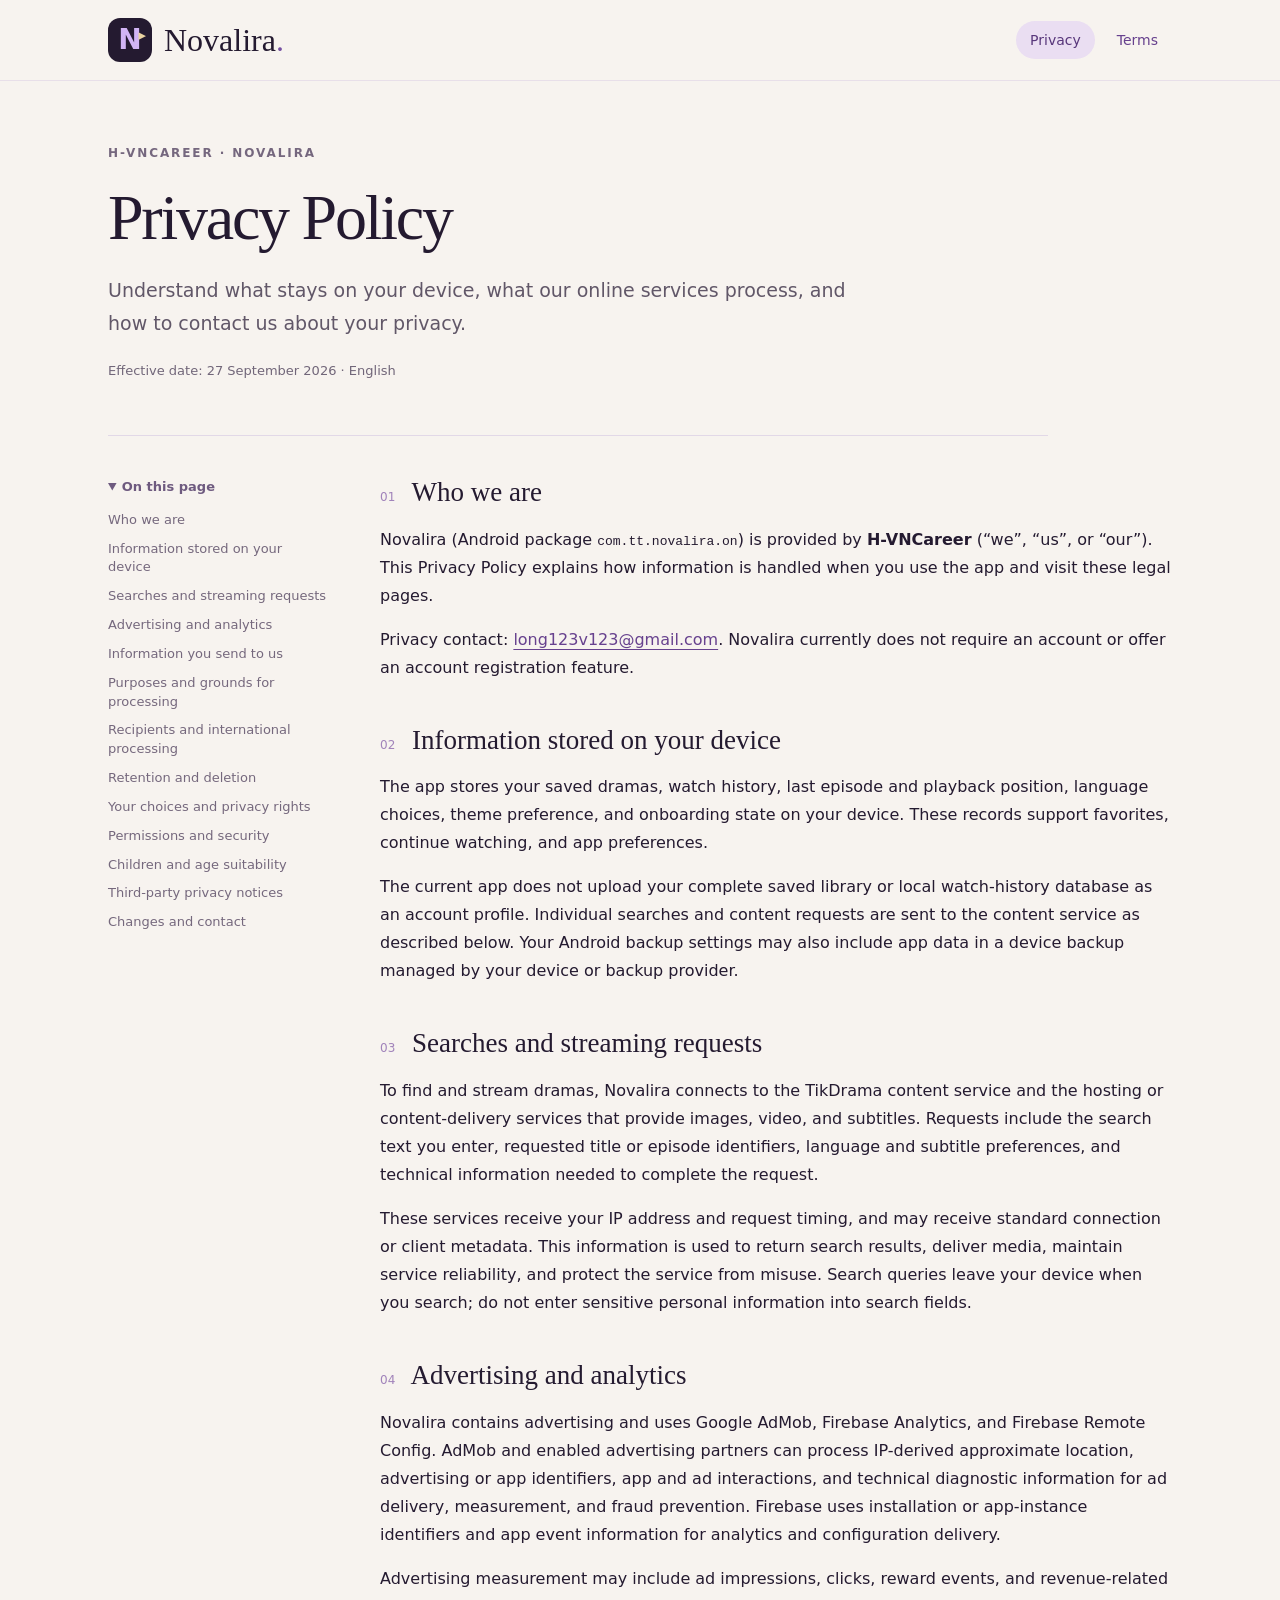
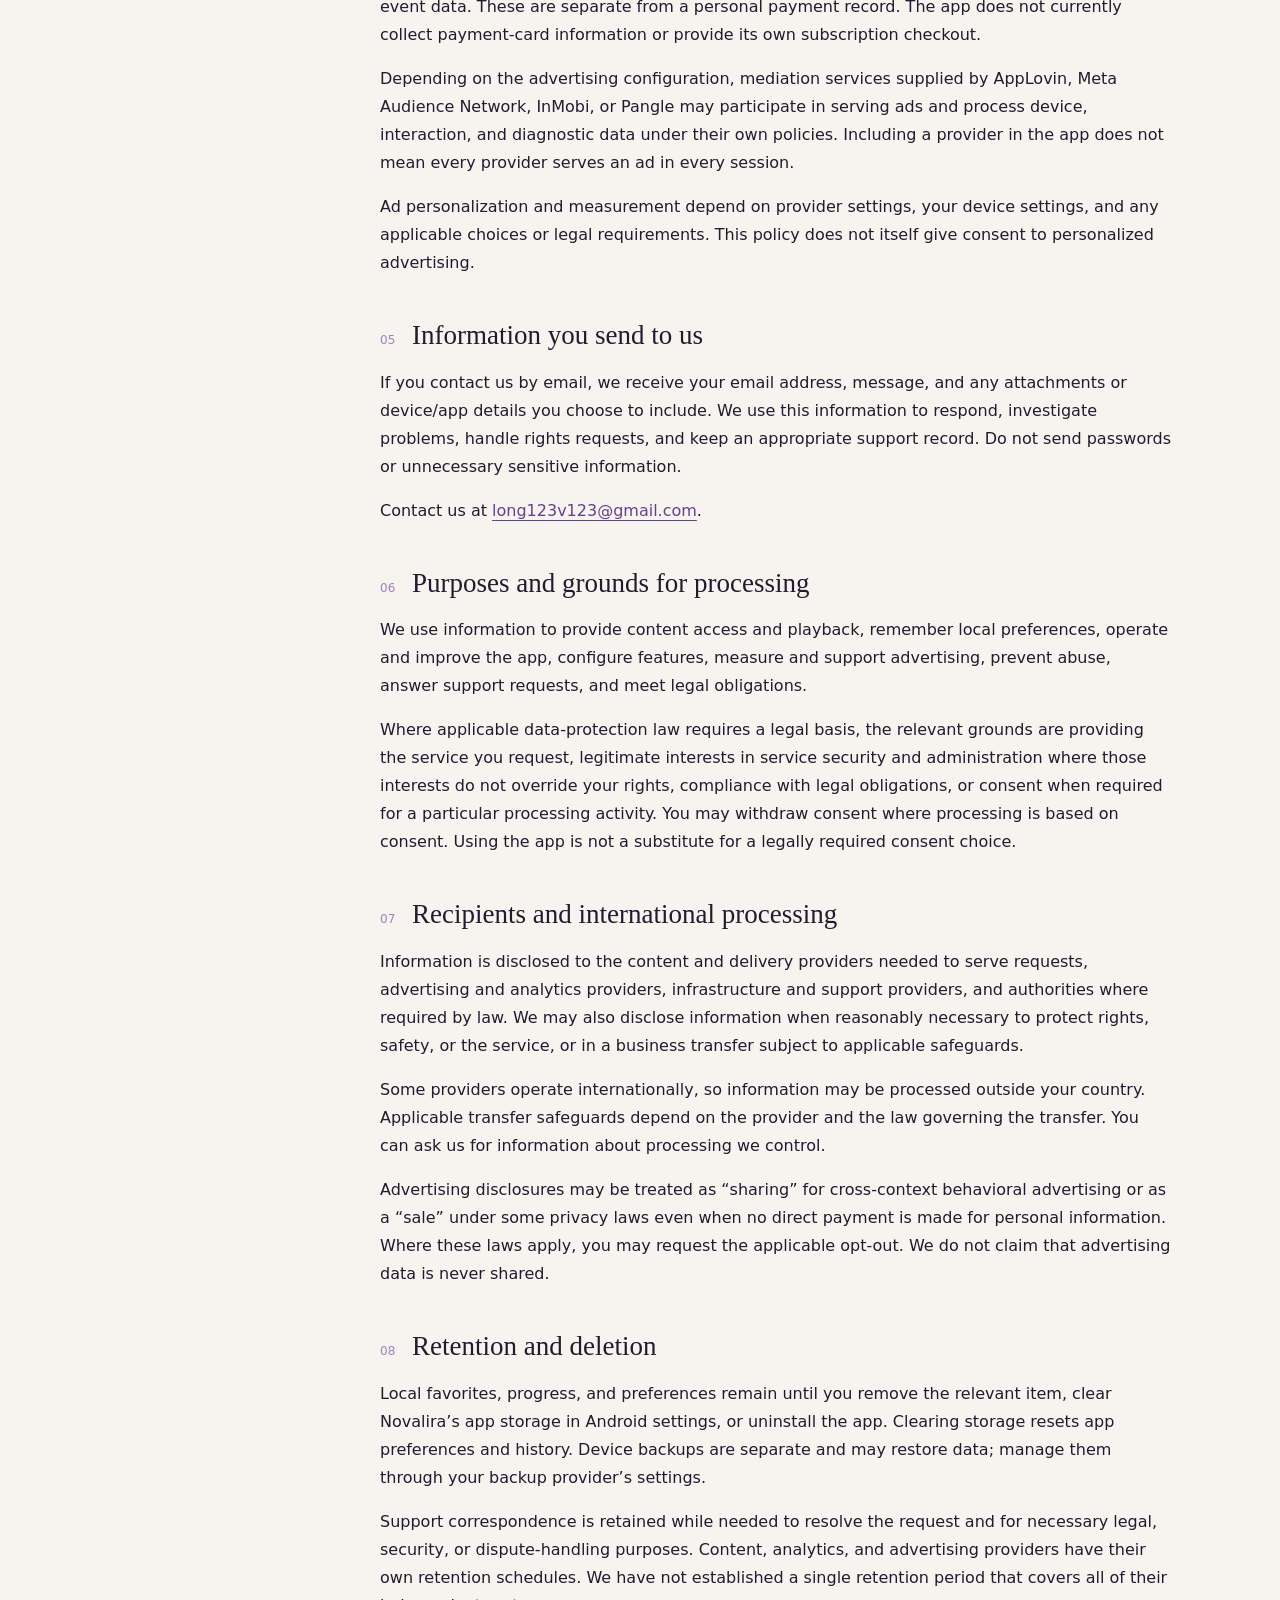
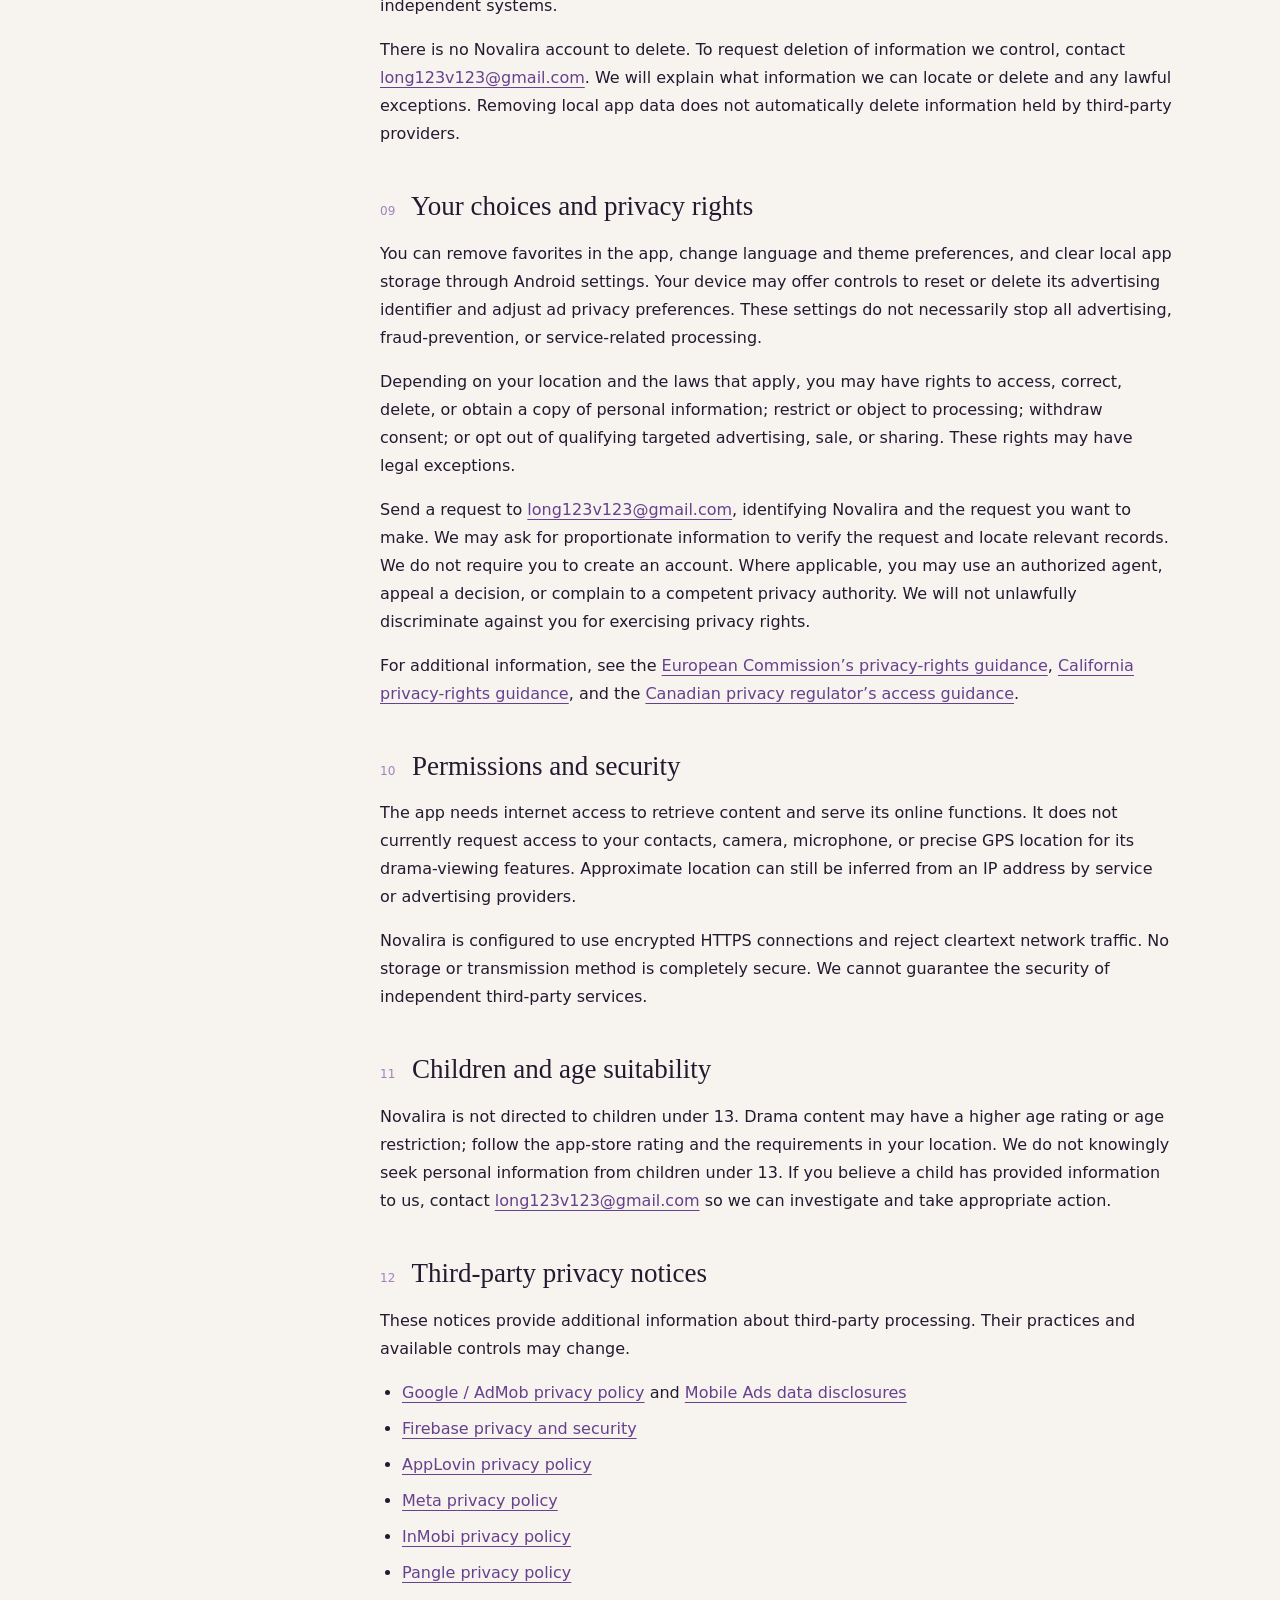
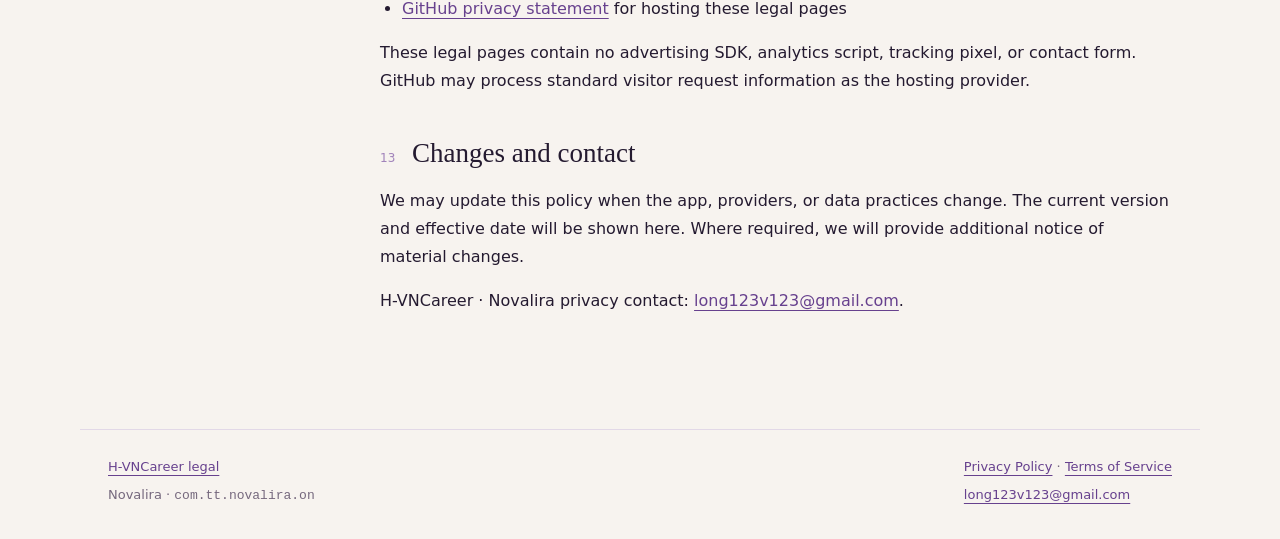
==== novalira/privacy.html @ 98f2f552 "Add Novalira privacy policy and terms pages" ====
<!doctype html>
<html lang="en"><head><meta charset="utf-8"><meta name="viewport" content="width=device-width,initial-scale=1"><meta name="description" content="Understand what stays on your device, what our online services process, and how to contact us about your privacy."><meta name="color-scheme" content="light"><title>Novalira — Privacy Policy</title><link rel="stylesheet" href="style.css"><link rel="canonical" href="https://hqa-tt.github.io/legal/novalira/privacy.html"></head><body>
<a class="skip" href="#main">Skip to content</a><header><div class="header-inner"><a class="brand" href="index.html"><span class="mark" aria-hidden="true">N<span>▸</span></span>Novalira<span class="dot">.</span></a><nav aria-label="Legal pages"><a href="privacy.html" aria-current="page">Privacy</a><a href="terms.html" >Terms</a></nav></div></header>
<main id="main"><div class="hero"><p class="eyebrow">H-VNCAREER · NOVALIRA</p><h1>Privacy Policy</h1><p class="intro">Understand what stays on your device, what our online services process, and how to contact us about your privacy.</p><p class="meta">Effective date: <time datetime="2026-09-27">27 September 2026</time> · English</p></div><div class="legal-layout"><aside><details open><summary>On this page</summary><nav aria-label="Table of contents"><a href="#operator">Who we are</a><a href="#device">Information stored on your device</a><a href="#content">Searches and streaming requests</a><a href="#ads">Advertising and analytics</a><a href="#support">Information you send to us</a><a href="#purposes">Purposes and grounds for processing</a><a href="#sharing">Recipients and international processing</a><a href="#retention">Retention and deletion</a><a href="#choices">Your choices and privacy rights</a><a href="#security">Permissions and security</a><a href="#children">Children and age suitability</a><a href="#providers">Third-party privacy notices</a><a href="#updates">Changes and contact</a></nav></details></aside><article><section id="operator"><h2><span>01</span> Who we are</h2><p>Novalira (Android package <code>com.tt.novalira.on</code>) is provided by <strong>H-VNCareer</strong> (“we”, “us”, or “our”). This Privacy Policy explains how information is handled when you use the app and visit these legal pages.</p><p>Privacy contact: <a href="mailto:long123v123@gmail.com">long123v123@gmail.com</a>. Novalira currently does not require an account or offer an account registration feature.</p></section><section id="device"><h2><span>02</span> Information stored on your device</h2><p>The app stores your saved dramas, watch history, last episode and playback position, language choices, theme preference, and onboarding state on your device. These records support favorites, continue watching, and app preferences.</p><p>The current app does not upload your complete saved library or local watch-history database as an account profile. Individual searches and content requests are sent to the content service as described below. Your Android backup settings may also include app data in a device backup managed by your device or backup provider.</p></section><section id="content"><h2><span>03</span> Searches and streaming requests</h2><p>To find and stream dramas, Novalira connects to the TikDrama content service and the hosting or content-delivery services that provide images, video, and subtitles. Requests include the search text you enter, requested title or episode identifiers, language and subtitle preferences, and technical information needed to complete the request.</p><p>These services receive your IP address and request timing, and may receive standard connection or client metadata. This information is used to return search results, deliver media, maintain service reliability, and protect the service from misuse. Search queries leave your device when you search; do not enter sensitive personal information into search fields.</p></section><section id="ads"><h2><span>04</span> Advertising and analytics</h2><p>Novalira contains advertising and uses Google AdMob, Firebase Analytics, and Firebase Remote Config. AdMob and enabled advertising partners can process IP-derived approximate location, advertising or app identifiers, app and ad interactions, and technical diagnostic information for ad delivery, measurement, and fraud prevention. Firebase uses installation or app-instance identifiers and app event information for analytics and configuration delivery.</p><p>Advertising measurement may include ad impressions, clicks, reward events, and revenue-related event data. These are separate from a personal payment record. The app does not currently collect payment-card information or provide its own subscription checkout.</p><p>Depending on the advertising configuration, mediation services supplied by AppLovin, Meta Audience Network, InMobi, or Pangle may participate in serving ads and process device, interaction, and diagnostic data under their own policies. Including a provider in the app does not mean every provider serves an ad in every session.</p><p>Ad personalization and measurement depend on provider settings, your device settings, and any applicable choices or legal requirements. This policy does not itself give consent to personalized advertising.</p></section><section id="support"><h2><span>05</span> Information you send to us</h2><p>If you contact us by email, we receive your email address, message, and any attachments or device/app details you choose to include. We use this information to respond, investigate problems, handle rights requests, and keep an appropriate support record. Do not send passwords or unnecessary sensitive information.</p><p>Contact us at <a href="mailto:long123v123@gmail.com">long123v123@gmail.com</a>.</p></section><section id="purposes"><h2><span>06</span> Purposes and grounds for processing</h2><p>We use information to provide content access and playback, remember local preferences, operate and improve the app, configure features, measure and support advertising, prevent abuse, answer support requests, and meet legal obligations.</p><p>Where applicable data-protection law requires a legal basis, the relevant grounds are providing the service you request, legitimate interests in service security and administration where those interests do not override your rights, compliance with legal obligations, or consent when required for a particular processing activity. You may withdraw consent where processing is based on consent. Using the app is not a substitute for a legally required consent choice.</p></section><section id="sharing"><h2><span>07</span> Recipients and international processing</h2><p>Information is disclosed to the content and delivery providers needed to serve requests, advertising and analytics providers, infrastructure and support providers, and authorities where required by law. We may also disclose information when reasonably necessary to protect rights, safety, or the service, or in a business transfer subject to applicable safeguards.</p><p>Some providers operate internationally, so information may be processed outside your country. Applicable transfer safeguards depend on the provider and the law governing the transfer. You can ask us for information about processing we control.</p><p>Advertising disclosures may be treated as “sharing” for cross-context behavioral advertising or as a “sale” under some privacy laws even when no direct payment is made for personal information. Where these laws apply, you may request the applicable opt-out. We do not claim that advertising data is never shared.</p></section><section id="retention"><h2><span>08</span> Retention and deletion</h2><p>Local favorites, progress, and preferences remain until you remove the relevant item, clear Novalira’s app storage in Android settings, or uninstall the app. Clearing storage resets app preferences and history. Device backups are separate and may restore data; manage them through your backup provider’s settings.</p><p>Support correspondence is retained while needed to resolve the request and for necessary legal, security, or dispute-handling purposes. Content, analytics, and advertising providers have their own retention schedules. We have not established a single retention period that covers all of their independent systems.</p><p>There is no Novalira account to delete. To request deletion of information we control, contact <a href="mailto:long123v123@gmail.com">long123v123@gmail.com</a>. We will explain what information we can locate or delete and any lawful exceptions. Removing local app data does not automatically delete information held by third-party providers.</p></section><section id="choices"><h2><span>09</span> Your choices and privacy rights</h2><p>You can remove favorites in the app, change language and theme preferences, and clear local app storage through Android settings. Your device may offer controls to reset or delete its advertising identifier and adjust ad privacy preferences. These settings do not necessarily stop all advertising, fraud-prevention, or service-related processing.</p><p>Depending on your location and the laws that apply, you may have rights to access, correct, delete, or obtain a copy of personal information; restrict or object to processing; withdraw consent; or opt out of qualifying targeted advertising, sale, or sharing. These rights may have legal exceptions.</p><p>Send a request to <a href="mailto:long123v123@gmail.com">long123v123@gmail.com</a>, identifying Novalira and the request you want to make. We may ask for proportionate information to verify the request and locate relevant records. We do not require you to create an account. Where applicable, you may use an authorized agent, appeal a decision, or complain to a competent privacy authority. We will not unlawfully discriminate against you for exercising privacy rights.</p><p>For additional information, see the <a href="https://commission.europa.eu/law/law-topic/data-protection/information-individuals_en">European Commission’s privacy-rights guidance</a>, <a href="https://oag.ca.gov/privacy/ccpa">California privacy-rights guidance</a>, and the <a href="https://www.priv.gc.ca/en/privacy-topics/accessing-personal-information/api_bus/">Canadian privacy regulator’s access guidance</a>.</p></section><section id="security"><h2><span>10</span> Permissions and security</h2><p>The app needs internet access to retrieve content and serve its online functions. It does not currently request access to your contacts, camera, microphone, or precise GPS location for its drama-viewing features. Approximate location can still be inferred from an IP address by service or advertising providers.</p><p>Novalira is configured to use encrypted HTTPS connections and reject cleartext network traffic. No storage or transmission method is completely secure. We cannot guarantee the security of independent third-party services.</p></section><section id="children"><h2><span>11</span> Children and age suitability</h2><p>Novalira is not directed to children under 13. Drama content may have a higher age rating or age restriction; follow the app-store rating and the requirements in your location. We do not knowingly seek personal information from children under 13. If you believe a child has provided information to us, contact <a href="mailto:long123v123@gmail.com">long123v123@gmail.com</a> so we can investigate and take appropriate action.</p></section><section id="providers"><h2><span>12</span> Third-party privacy notices</h2><p>These notices provide additional information about third-party processing. Their practices and available controls may change.</p><ul><li><a href="https://policies.google.com/privacy">Google / AdMob privacy policy</a> and <a href="https://developers.google.com/admob/android/privacy/play-data-disclosure">Mobile Ads data disclosures</a></li><li><a href="https://firebase.google.com/support/privacy">Firebase privacy and security</a></li><li><a href="https://www.applovin.com/privacy/">AppLovin privacy policy</a></li><li><a href="https://www.facebook.com/privacy/policy/">Meta privacy policy</a></li><li><a href="https://www.inmobi.com/privacy-policy">InMobi privacy policy</a></li><li><a href="https://www.pangleglobal.com/privacy">Pangle privacy policy</a></li><li><a href="https://docs.github.com/en/site-policy/privacy-policies/github-general-privacy-statement">GitHub privacy statement</a> for hosting these legal pages</li></ul><p>These legal pages contain no advertising SDK, analytics script, tracking pixel, or contact form. GitHub may process standard visitor request information as the hosting provider.</p></section><section id="updates"><h2><span>13</span> Changes and contact</h2><p>We may update this policy when the app, providers, or data practices change. The current version and effective date will be shown here. Where required, we will provide additional notice of material changes.</p><p>H-VNCareer · Novalira privacy contact: <a href="mailto:long123v123@gmail.com">long123v123@gmail.com</a>.</p></section></article></div></main>
<footer><div><a href="../index.html">H-VNCareer legal</a><p>Novalira · <code>com.tt.novalira.on</code></p></div><div><a href="privacy.html">Privacy Policy</a> · <a href="terms.html">Terms of Service</a><p><a href="mailto:long123v123@gmail.com">long123v123@gmail.com</a></p></div></footer></body></html>
---- novalira/style.css ----
*{box-sizing:border-box}html{scroll-behavior:smooth;scroll-padding-top:100px}body{margin:0;background:#f7f3ef;color:#241a30;font:16px/1.75 system-ui,-apple-system,BlinkMacSystemFont,"Segoe UI",sans-serif}a{color:#67418e;text-underline-offset:4px}a:hover{color:#422660}a:focus-visible,summary:focus-visible{outline:3px solid #7550a2;outline-offset:5px;border-radius:3px}.skip{position:absolute;left:16px;top:-70px;background:white;padding:8px 16px;z-index:10}.skip:focus{top:12px}header{position:sticky;top:0;z-index:3;background:#f7f3eff5;border-bottom:1px solid #e8dfe9}.header-inner{max-width:1120px;margin:auto;padding:18px 28px;display:flex;justify-content:space-between;align-items:center;gap:24px}.brand{font:32px Georgia,serif;color:#241a30;display:flex;align-items:center;text-decoration:none}.dot{color:#7550a2}.mark{display:inline-block;position:relative;font:bold 28px system-ui;background:#241a30;color:#d1b4f4;border-radius:12px;width:44px;height:44px;margin-right:12px;text-align:center;line-height:44px}.mark span{color:#ead3a1;font-size:15px;position:absolute;right:6px;top:-5px}header nav{display:flex;gap:8px}header nav a{padding:7px 14px;border-radius:20px;text-decoration:none;font-size:14px}header nav a[aria-current]{background:#eadef2;color:#58377b}main{max-width:1120px;margin:auto;padding:42px 28px 72px}.hero{padding:20px 0 36px;border-bottom:1px solid #e2d8e7;margin-bottom:40px;max-width:940px}.eyebrow{color:#75677e;letter-spacing:.16em;font-size:12px;font-weight:600}h1{font:clamp(38px,6vw,64px)/1.12 Georgia,serif;letter-spacing:-.035em;margin:18px 0}.intro{font-size:19px;color:#615768;max-width:780px;margin:20px 0}.meta{font-size:13px;color:#716679}.legal-layout{display:grid;grid-template-columns:220px minmax(0,1fr);gap:52px}aside{align-self:start;position:sticky;top:106px}summary{font-weight:600;font-size:13px;color:#6e5a7f;cursor:pointer;padding-bottom:12px}aside nav{display:flex;flex-direction:column;gap:10px}aside nav a{font-size:13px;line-height:1.45;text-decoration:none;color:#75687d}aside nav a:hover{color:#58377b}section{margin-bottom:42px}h2{font:27px/1.25 Georgia,serif;margin:0 0 16px}h2 span{font:12px system-ui;color:#a183ba;margin-right:10px}p{margin:0 0 16px}ul{padding-left:22px}li{margin-bottom:8px}code{font:13px ui-monospace,SFMono-Regular,Consolas,monospace;overflow-wrap:anywhere}footer{border-top:1px solid #e2d8e7;max-width:1120px;margin:auto;padding:26px 28px;display:flex;justify-content:space-between;gap:24px;font-size:13px;color:#75687d}footer p{margin:6px 0}.cards{display:grid;grid-template-columns:repeat(2,minmax(0,1fr));gap:20px;margin:36px 0}.card{display:block;padding:28px;border:1px solid #e5dbea;border-radius:18px;background:#fff;color:#241a30;text-decoration:none}.card h2{font-size:30px}.card p{color:#75687d}.card:hover{border-color:#7550a2}@media(max-width:760px){.header-inner{padding:14px 18px}.brand{font-size:27px}.mark{display:none}header nav a{padding:6px 10px}main{padding:24px 20px 40px}.hero{margin-bottom:24px}.legal-layout{display:block}aside{position:static;margin-bottom:28px;padding:18px;border:1px solid #e5dbea;border-radius:12px}aside nav{display:grid;grid-template-columns:repeat(2,minmax(0,1fr));gap:12px}h2{font-size:25px}.cards{grid-template-columns:1fr}footer{padding:24px 20px;display:block}footer>div+div{margin-top:18px}}@media(prefers-reduced-motion:reduce){html{scroll-behavior:auto}}@media print{header,aside,.skip{display:none}.legal-layout{display:block}main{padding:0}section{break-inside:avoid}body{background:white;font-size:11pt}footer{display:block}h1{font-size:32pt}}
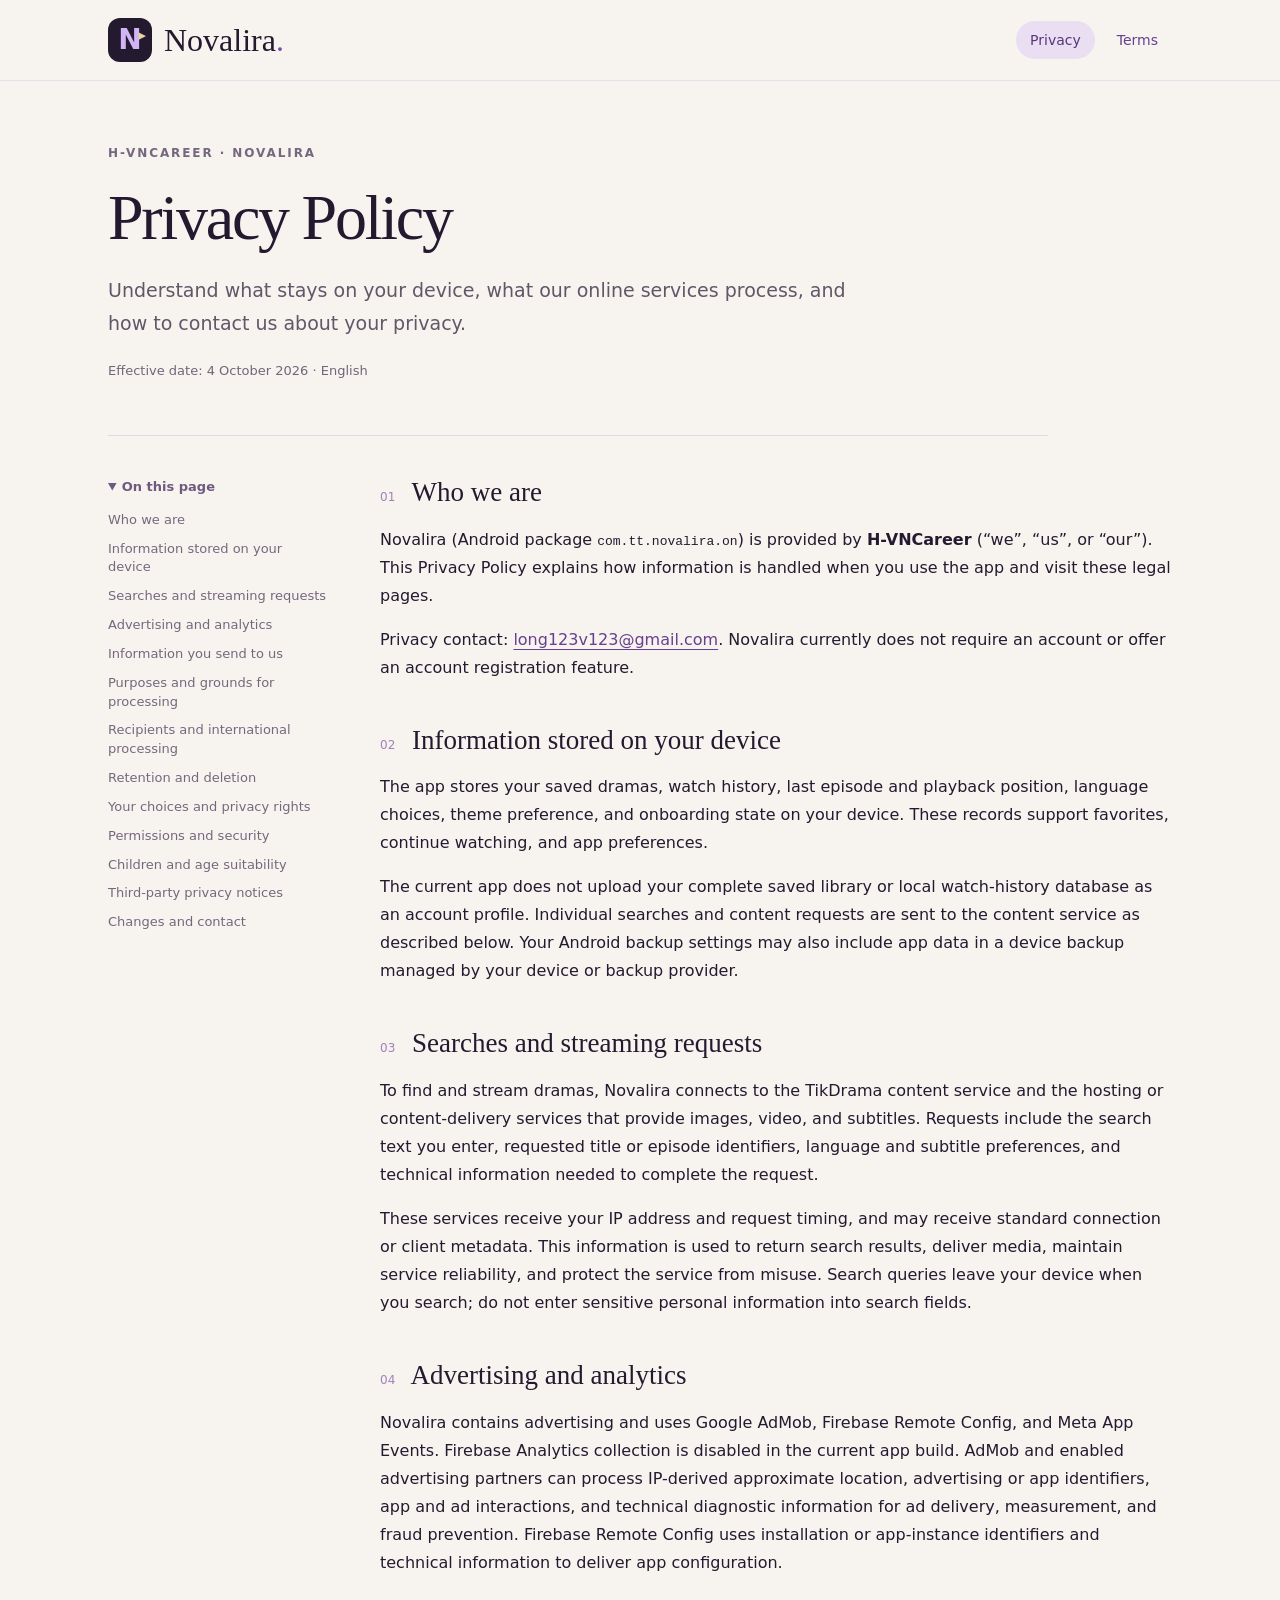
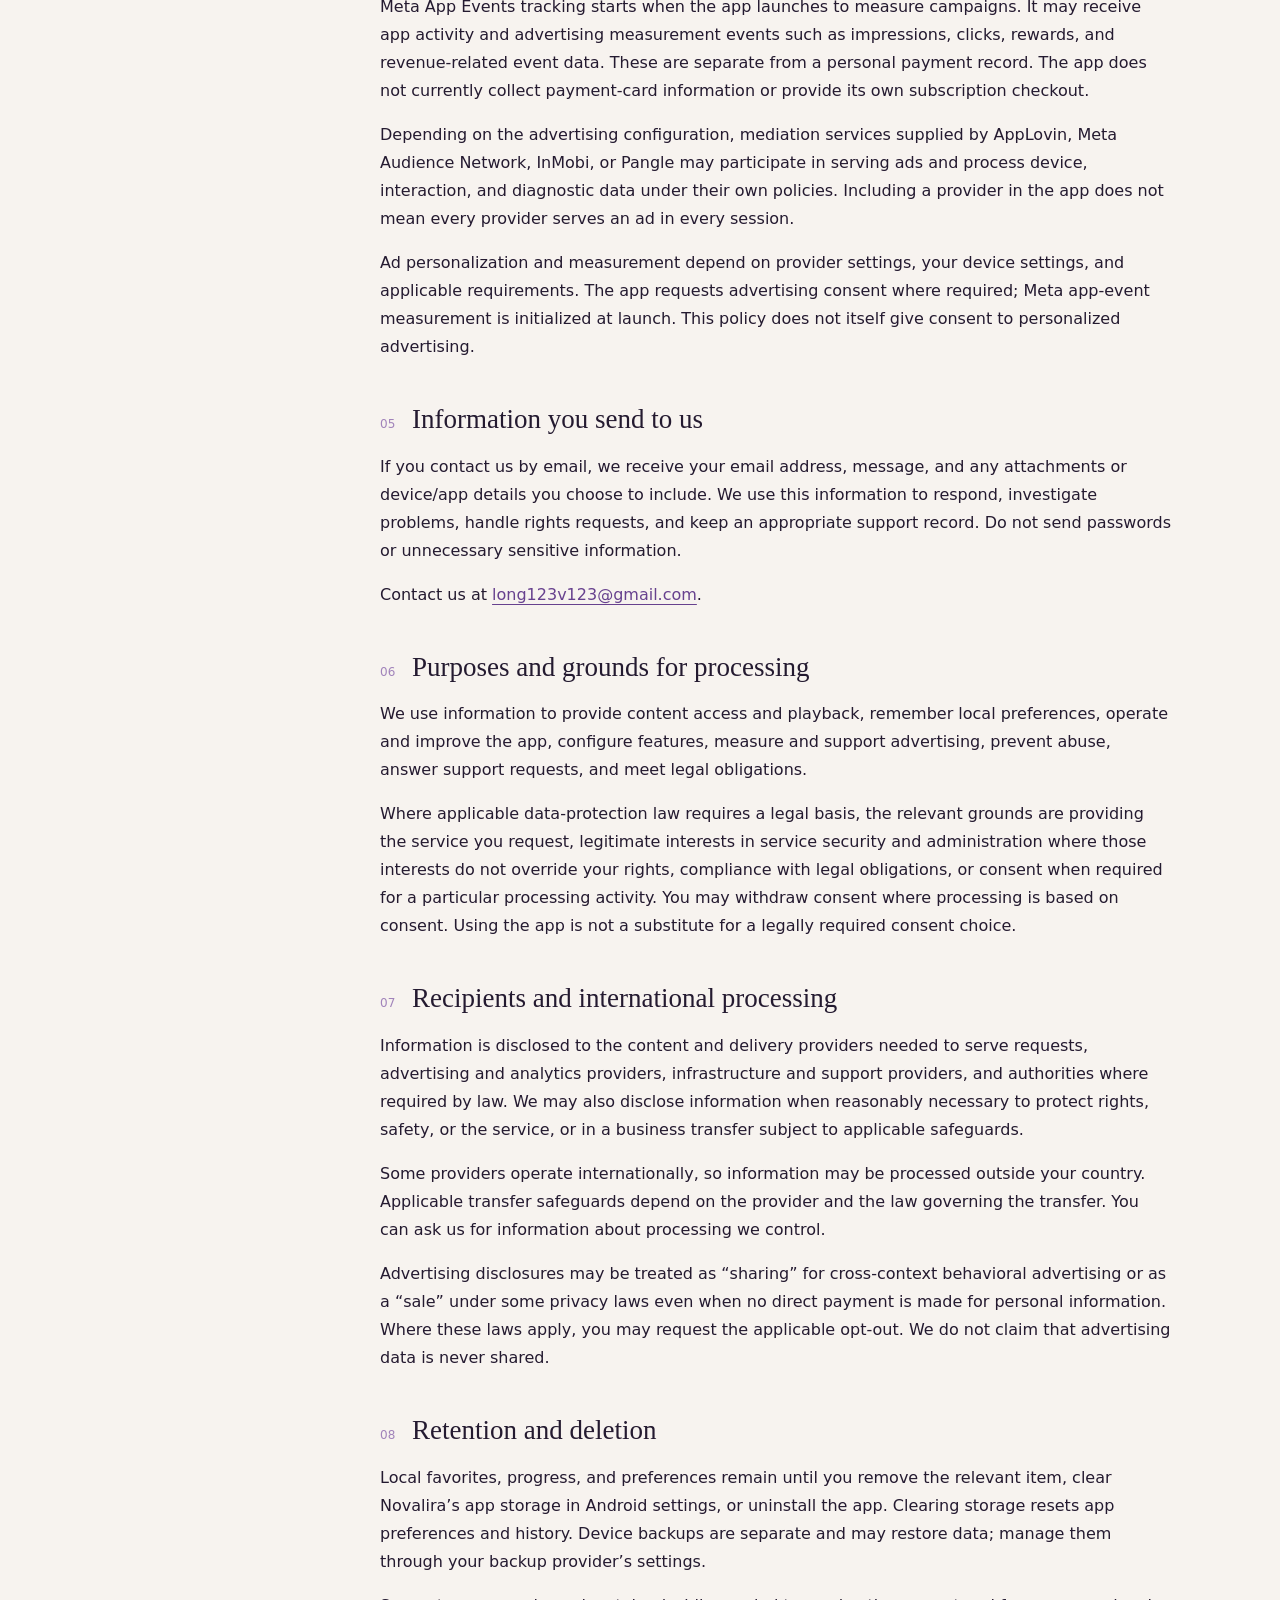
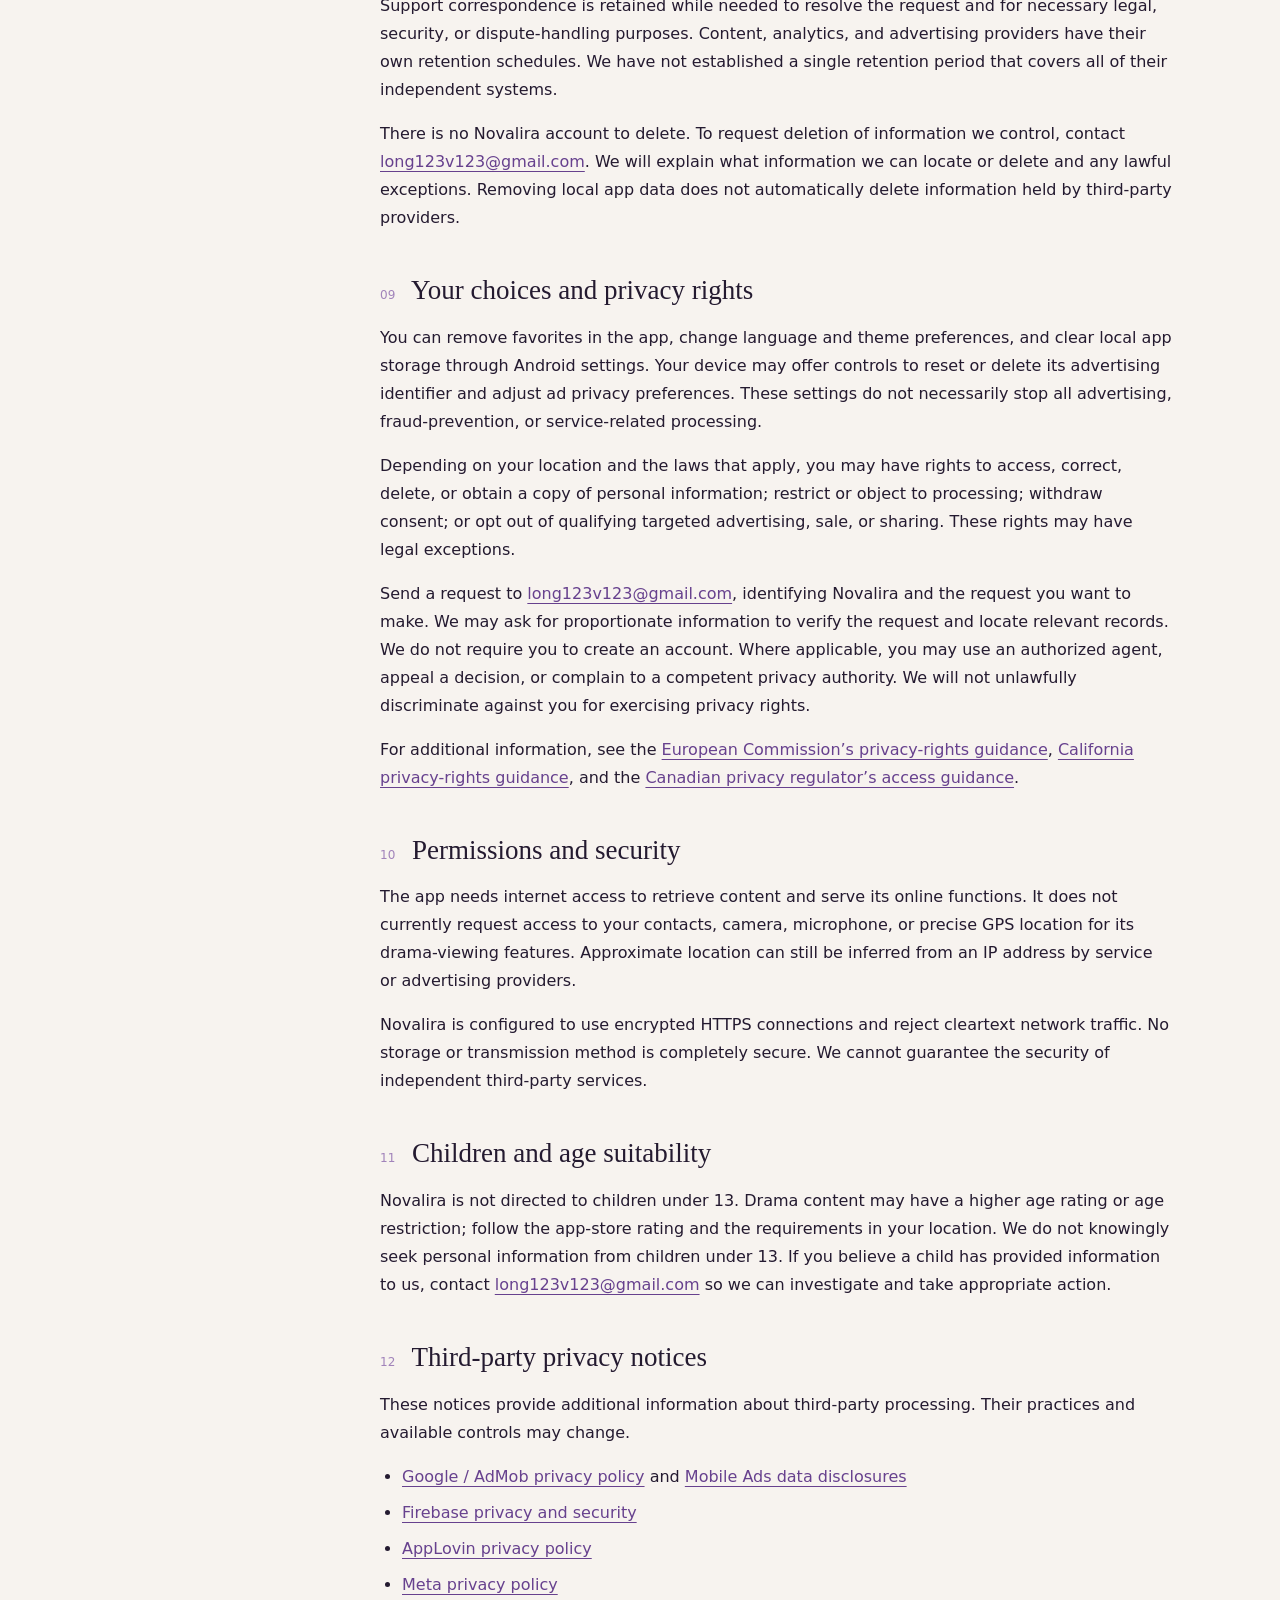
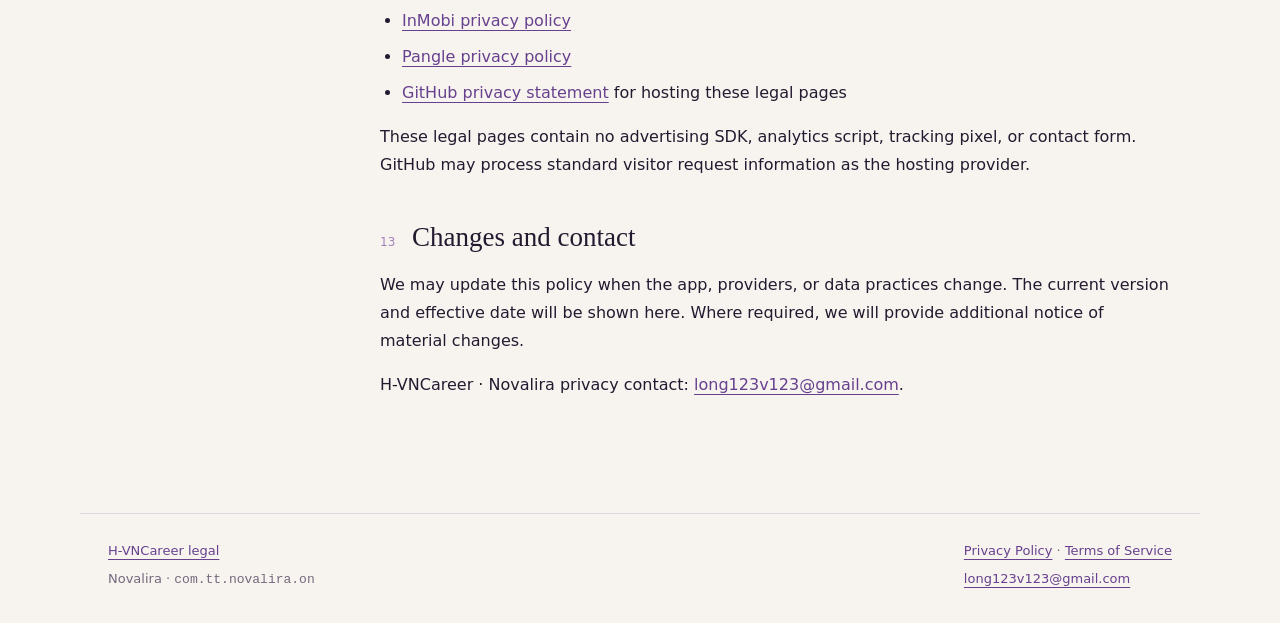
==== commit 8c841c07: "Disclose Meta app events tracking in Novalira privacy policy" ====
--- a/novalira/privacy.html
+++ b/novalira/privacy.html
@@ -1,5 +1,5 @@
 <!doctype html>
 <html lang="en"><head><meta charset="utf-8"><meta name="viewport" content="width=device-width,initial-scale=1"><meta name="description" content="Understand what stays on your device, what our online services process, and how to contact us about your privacy."><meta name="color-scheme" content="light"><title>Novalira — Privacy Policy</title><link rel="stylesheet" href="style.css"><link rel="canonical" href="https://hqa-tt.github.io/legal/novalira/privacy.html"></head><body>
 <a class="skip" href="#main">Skip to content</a><header><div class="header-inner"><a class="brand" href="index.html"><span class="mark" aria-hidden="true">N<span>▸</span></span>Novalira<span class="dot">.</span></a><nav aria-label="Legal pages"><a href="privacy.html" aria-current="page">Privacy</a><a href="terms.html" >Terms</a></nav></div></header>
-<main id="main"><div class="hero"><p class="eyebrow">H-VNCAREER · NOVALIRA</p><h1>Privacy Policy</h1><p class="intro">Understand what stays on your device, what our online services process, and how to contact us about your privacy.</p><p class="meta">Effective date: <time datetime="2026-09-27">27 September 2026</time> · English</p></div><div class="legal-layout"><aside><details open><summary>On this page</summary><nav aria-label="Table of contents"><a href="#operator">Who we are</a><a href="#device">Information stored on your device</a><a href="#content">Searches and streaming requests</a><a href="#ads">Advertising and analytics</a><a href="#support">Information you send to us</a><a href="#purposes">Purposes and grounds for processing</a><a href="#sharing">Recipients and international processing</a><a href="#retention">Retention and deletion</a><a href="#choices">Your choices and privacy rights</a><a href="#security">Permissions and security</a><a href="#children">Children and age suitability</a><a href="#providers">Third-party privacy notices</a><a href="#updates">Changes and contact</a></nav></details></aside><article><section id="operator"><h2><span>01</span> Who we are</h2><p>Novalira (Android package <code>com.tt.novalira.on</code>) is provided by <strong>H-VNCareer</strong> (“we”, “us”, or “our”). This Privacy Policy explains how information is handled when you use the app and visit these legal pages.</p><p>Privacy contact: <a href="mailto:long123v123@gmail.com">long123v123@gmail.com</a>. Novalira currently does not require an account or offer an account registration feature.</p></section><section id="device"><h2><span>02</span> Information stored on your device</h2><p>The app stores your saved dramas, watch history, last episode and playback position, language choices, theme preference, and onboarding state on your device. These records support favorites, continue watching, and app preferences.</p><p>The current app does not upload your complete saved library or local watch-history database as an account profile. Individual searches and content requests are sent to the content service as described below. Your Android backup settings may also include app data in a device backup managed by your device or backup provider.</p></section><section id="content"><h2><span>03</span> Searches and streaming requests</h2><p>To find and stream dramas, Novalira connects to the TikDrama content service and the hosting or content-delivery services that provide images, video, and subtitles. Requests include the search text you enter, requested title or episode identifiers, language and subtitle preferences, and technical information needed to complete the request.</p><p>These services receive your IP address and request timing, and may receive standard connection or client metadata. This information is used to return search results, deliver media, maintain service reliability, and protect the service from misuse. Search queries leave your device when you search; do not enter sensitive personal information into search fields.</p></section><section id="ads"><h2><span>04</span> Advertising and analytics</h2><p>Novalira contains advertising and uses Google AdMob, Firebase Analytics, and Firebase Remote Config. AdMob and enabled advertising partners can process IP-derived approximate location, advertising or app identifiers, app and ad interactions, and technical diagnostic information for ad delivery, measurement, and fraud prevention. Firebase uses installation or app-instance identifiers and app event information for analytics and configuration delivery.</p><p>Advertising measurement may include ad impressions, clicks, reward events, and revenue-related event data. These are separate from a personal payment record. The app does not currently collect payment-card information or provide its own subscription checkout.</p><p>Depending on the advertising configuration, mediation services supplied by AppLovin, Meta Audience Network, InMobi, or Pangle may participate in serving ads and process device, interaction, and diagnostic data under their own policies. Including a provider in the app does not mean every provider serves an ad in every session.</p><p>Ad personalization and measurement depend on provider settings, your device settings, and any applicable choices or legal requirements. This policy does not itself give consent to personalized advertising.</p></section><section id="support"><h2><span>05</span> Information you send to us</h2><p>If you contact us by email, we receive your email address, message, and any attachments or device/app details you choose to include. We use this information to respond, investigate problems, handle rights requests, and keep an appropriate support record. Do not send passwords or unnecessary sensitive information.</p><p>Contact us at <a href="mailto:long123v123@gmail.com">long123v123@gmail.com</a>.</p></section><section id="purposes"><h2><span>06</span> Purposes and grounds for processing</h2><p>We use information to provide content access and playback, remember local preferences, operate and improve the app, configure features, measure and support advertising, prevent abuse, answer support requests, and meet legal obligations.</p><p>Where applicable data-protection law requires a legal basis, the relevant grounds are providing the service you request, legitimate interests in service security and administration where those interests do not override your rights, compliance with legal obligations, or consent when required for a particular processing activity. You may withdraw consent where processing is based on consent. Using the app is not a substitute for a legally required consent choice.</p></section><section id="sharing"><h2><span>07</span> Recipients and international processing</h2><p>Information is disclosed to the content and delivery providers needed to serve requests, advertising and analytics providers, infrastructure and support providers, and authorities where required by law. We may also disclose information when reasonably necessary to protect rights, safety, or the service, or in a business transfer subject to applicable safeguards.</p><p>Some providers operate internationally, so information may be processed outside your country. Applicable transfer safeguards depend on the provider and the law governing the transfer. You can ask us for information about processing we control.</p><p>Advertising disclosures may be treated as “sharing” for cross-context behavioral advertising or as a “sale” under some privacy laws even when no direct payment is made for personal information. Where these laws apply, you may request the applicable opt-out. We do not claim that advertising data is never shared.</p></section><section id="retention"><h2><span>08</span> Retention and deletion</h2><p>Local favorites, progress, and preferences remain until you remove the relevant item, clear Novalira’s app storage in Android settings, or uninstall the app. Clearing storage resets app preferences and history. Device backups are separate and may restore data; manage them through your backup provider’s settings.</p><p>Support correspondence is retained while needed to resolve the request and for necessary legal, security, or dispute-handling purposes. Content, analytics, and advertising providers have their own retention schedules. We have not established a single retention period that covers all of their independent systems.</p><p>There is no Novalira account to delete. To request deletion of information we control, contact <a href="mailto:long123v123@gmail.com">long123v123@gmail.com</a>. We will explain what information we can locate or delete and any lawful exceptions. Removing local app data does not automatically delete information held by third-party providers.</p></section><section id="choices"><h2><span>09</span> Your choices and privacy rights</h2><p>You can remove favorites in the app, change language and theme preferences, and clear local app storage through Android settings. Your device may offer controls to reset or delete its advertising identifier and adjust ad privacy preferences. These settings do not necessarily stop all advertising, fraud-prevention, or service-related processing.</p><p>Depending on your location and the laws that apply, you may have rights to access, correct, delete, or obtain a copy of personal information; restrict or object to processing; withdraw consent; or opt out of qualifying targeted advertising, sale, or sharing. These rights may have legal exceptions.</p><p>Send a request to <a href="mailto:long123v123@gmail.com">long123v123@gmail.com</a>, identifying Novalira and the request you want to make. We may ask for proportionate information to verify the request and locate relevant records. We do not require you to create an account. Where applicable, you may use an authorized agent, appeal a decision, or complain to a competent privacy authority. We will not unlawfully discriminate against you for exercising privacy rights.</p><p>For additional information, see the <a href="https://commission.europa.eu/law/law-topic/data-protection/information-individuals_en">European Commission’s privacy-rights guidance</a>, <a href="https://oag.ca.gov/privacy/ccpa">California privacy-rights guidance</a>, and the <a href="https://www.priv.gc.ca/en/privacy-topics/accessing-personal-information/api_bus/">Canadian privacy regulator’s access guidance</a>.</p></section><section id="security"><h2><span>10</span> Permissions and security</h2><p>The app needs internet access to retrieve content and serve its online functions. It does not currently request access to your contacts, camera, microphone, or precise GPS location for its drama-viewing features. Approximate location can still be inferred from an IP address by service or advertising providers.</p><p>Novalira is configured to use encrypted HTTPS connections and reject cleartext network traffic. No storage or transmission method is completely secure. We cannot guarantee the security of independent third-party services.</p></section><section id="children"><h2><span>11</span> Children and age suitability</h2><p>Novalira is not directed to children under 13. Drama content may have a higher age rating or age restriction; follow the app-store rating and the requirements in your location. We do not knowingly seek personal information from children under 13. If you believe a child has provided information to us, contact <a href="mailto:long123v123@gmail.com">long123v123@gmail.com</a> so we can investigate and take appropriate action.</p></section><section id="providers"><h2><span>12</span> Third-party privacy notices</h2><p>These notices provide additional information about third-party processing. Their practices and available controls may change.</p><ul><li><a href="https://policies.google.com/privacy">Google / AdMob privacy policy</a> and <a href="https://developers.google.com/admob/android/privacy/play-data-disclosure">Mobile Ads data disclosures</a></li><li><a href="https://firebase.google.com/support/privacy">Firebase privacy and security</a></li><li><a href="https://www.applovin.com/privacy/">AppLovin privacy policy</a></li><li><a href="https://www.facebook.com/privacy/policy/">Meta privacy policy</a></li><li><a href="https://www.inmobi.com/privacy-policy">InMobi privacy policy</a></li><li><a href="https://www.pangleglobal.com/privacy">Pangle privacy policy</a></li><li><a href="https://docs.github.com/en/site-policy/privacy-policies/github-general-privacy-statement">GitHub privacy statement</a> for hosting these legal pages</li></ul><p>These legal pages contain no advertising SDK, analytics script, tracking pixel, or contact form. GitHub may process standard visitor request information as the hosting provider.</p></section><section id="updates"><h2><span>13</span> Changes and contact</h2><p>We may update this policy when the app, providers, or data practices change. The current version and effective date will be shown here. Where required, we will provide additional notice of material changes.</p><p>H-VNCareer · Novalira privacy contact: <a href="mailto:long123v123@gmail.com">long123v123@gmail.com</a>.</p></section></article></div></main>
+<main id="main"><div class="hero"><p class="eyebrow">H-VNCAREER · NOVALIRA</p><h1>Privacy Policy</h1><p class="intro">Understand what stays on your device, what our online services process, and how to contact us about your privacy.</p><p class="meta">Effective date: <time datetime="2026-10-04">4 October 2026</time> · English</p></div><div class="legal-layout"><aside><details open><summary>On this page</summary><nav aria-label="Table of contents"><a href="#operator">Who we are</a><a href="#device">Information stored on your device</a><a href="#content">Searches and streaming requests</a><a href="#ads">Advertising and analytics</a><a href="#support">Information you send to us</a><a href="#purposes">Purposes and grounds for processing</a><a href="#sharing">Recipients and international processing</a><a href="#retention">Retention and deletion</a><a href="#choices">Your choices and privacy rights</a><a href="#security">Permissions and security</a><a href="#children">Children and age suitability</a><a href="#providers">Third-party privacy notices</a><a href="#updates">Changes and contact</a></nav></details></aside><article><section id="operator"><h2><span>01</span> Who we are</h2><p>Novalira (Android package <code>com.tt.novalira.on</code>) is provided by <strong>H-VNCareer</strong> (“we”, “us”, or “our”). This Privacy Policy explains how information is handled when you use the app and visit these legal pages.</p><p>Privacy contact: <a href="mailto:long123v123@gmail.com">long123v123@gmail.com</a>. Novalira currently does not require an account or offer an account registration feature.</p></section><section id="device"><h2><span>02</span> Information stored on your device</h2><p>The app stores your saved dramas, watch history, last episode and playback position, language choices, theme preference, and onboarding state on your device. These records support favorites, continue watching, and app preferences.</p><p>The current app does not upload your complete saved library or local watch-history database as an account profile. Individual searches and content requests are sent to the content service as described below. Your Android backup settings may also include app data in a device backup managed by your device or backup provider.</p></section><section id="content"><h2><span>03</span> Searches and streaming requests</h2><p>To find and stream dramas, Novalira connects to the TikDrama content service and the hosting or content-delivery services that provide images, video, and subtitles. Requests include the search text you enter, requested title or episode identifiers, language and subtitle preferences, and technical information needed to complete the request.</p><p>These services receive your IP address and request timing, and may receive standard connection or client metadata. This information is used to return search results, deliver media, maintain service reliability, and protect the service from misuse. Search queries leave your device when you search; do not enter sensitive personal information into search fields.</p></section><section id="ads"><h2><span>04</span> Advertising and analytics</h2><p>Novalira contains advertising and uses Google AdMob, Firebase Remote Config, and Meta App Events. Firebase Analytics collection is disabled in the current app build. AdMob and enabled advertising partners can process IP-derived approximate location, advertising or app identifiers, app and ad interactions, and technical diagnostic information for ad delivery, measurement, and fraud prevention. Firebase Remote Config uses installation or app-instance identifiers and technical information to deliver app configuration.</p><p>Meta App Events tracking starts when the app launches to measure campaigns. It may receive app activity and advertising measurement events such as impressions, clicks, rewards, and revenue-related event data. These are separate from a personal payment record. The app does not currently collect payment-card information or provide its own subscription checkout.</p><p>Depending on the advertising configuration, mediation services supplied by AppLovin, Meta Audience Network, InMobi, or Pangle may participate in serving ads and process device, interaction, and diagnostic data under their own policies. Including a provider in the app does not mean every provider serves an ad in every session.</p><p>Ad personalization and measurement depend on provider settings, your device settings, and applicable requirements. The app requests advertising consent where required; Meta app-event measurement is initialized at launch. This policy does not itself give consent to personalized advertising.</p></section><section id="support"><h2><span>05</span> Information you send to us</h2><p>If you contact us by email, we receive your email address, message, and any attachments or device/app details you choose to include. We use this information to respond, investigate problems, handle rights requests, and keep an appropriate support record. Do not send passwords or unnecessary sensitive information.</p><p>Contact us at <a href="mailto:long123v123@gmail.com">long123v123@gmail.com</a>.</p></section><section id="purposes"><h2><span>06</span> Purposes and grounds for processing</h2><p>We use information to provide content access and playback, remember local preferences, operate and improve the app, configure features, measure and support advertising, prevent abuse, answer support requests, and meet legal obligations.</p><p>Where applicable data-protection law requires a legal basis, the relevant grounds are providing the service you request, legitimate interests in service security and administration where those interests do not override your rights, compliance with legal obligations, or consent when required for a particular processing activity. You may withdraw consent where processing is based on consent. Using the app is not a substitute for a legally required consent choice.</p></section><section id="sharing"><h2><span>07</span> Recipients and international processing</h2><p>Information is disclosed to the content and delivery providers needed to serve requests, advertising and analytics providers, infrastructure and support providers, and authorities where required by law. We may also disclose information when reasonably necessary to protect rights, safety, or the service, or in a business transfer subject to applicable safeguards.</p><p>Some providers operate internationally, so information may be processed outside your country. Applicable transfer safeguards depend on the provider and the law governing the transfer. You can ask us for information about processing we control.</p><p>Advertising disclosures may be treated as “sharing” for cross-context behavioral advertising or as a “sale” under some privacy laws even when no direct payment is made for personal information. Where these laws apply, you may request the applicable opt-out. We do not claim that advertising data is never shared.</p></section><section id="retention"><h2><span>08</span> Retention and deletion</h2><p>Local favorites, progress, and preferences remain until you remove the relevant item, clear Novalira’s app storage in Android settings, or uninstall the app. Clearing storage resets app preferences and history. Device backups are separate and may restore data; manage them through your backup provider’s settings.</p><p>Support correspondence is retained while needed to resolve the request and for necessary legal, security, or dispute-handling purposes. Content, analytics, and advertising providers have their own retention schedules. We have not established a single retention period that covers all of their independent systems.</p><p>There is no Novalira account to delete. To request deletion of information we control, contact <a href="mailto:long123v123@gmail.com">long123v123@gmail.com</a>. We will explain what information we can locate or delete and any lawful exceptions. Removing local app data does not automatically delete information held by third-party providers.</p></section><section id="choices"><h2><span>09</span> Your choices and privacy rights</h2><p>You can remove favorites in the app, change language and theme preferences, and clear local app storage through Android settings. Your device may offer controls to reset or delete its advertising identifier and adjust ad privacy preferences. These settings do not necessarily stop all advertising, fraud-prevention, or service-related processing.</p><p>Depending on your location and the laws that apply, you may have rights to access, correct, delete, or obtain a copy of personal information; restrict or object to processing; withdraw consent; or opt out of qualifying targeted advertising, sale, or sharing. These rights may have legal exceptions.</p><p>Send a request to <a href="mailto:long123v123@gmail.com">long123v123@gmail.com</a>, identifying Novalira and the request you want to make. We may ask for proportionate information to verify the request and locate relevant records. We do not require you to create an account. Where applicable, you may use an authorized agent, appeal a decision, or complain to a competent privacy authority. We will not unlawfully discriminate against you for exercising privacy rights.</p><p>For additional information, see the <a href="https://commission.europa.eu/law/law-topic/data-protection/information-individuals_en">European Commission’s privacy-rights guidance</a>, <a href="https://oag.ca.gov/privacy/ccpa">California privacy-rights guidance</a>, and the <a href="https://www.priv.gc.ca/en/privacy-topics/accessing-personal-information/api_bus/">Canadian privacy regulator’s access guidance</a>.</p></section><section id="security"><h2><span>10</span> Permissions and security</h2><p>The app needs internet access to retrieve content and serve its online functions. It does not currently request access to your contacts, camera, microphone, or precise GPS location for its drama-viewing features. Approximate location can still be inferred from an IP address by service or advertising providers.</p><p>Novalira is configured to use encrypted HTTPS connections and reject cleartext network traffic. No storage or transmission method is completely secure. We cannot guarantee the security of independent third-party services.</p></section><section id="children"><h2><span>11</span> Children and age suitability</h2><p>Novalira is not directed to children under 13. Drama content may have a higher age rating or age restriction; follow the app-store rating and the requirements in your location. We do not knowingly seek personal information from children under 13. If you believe a child has provided information to us, contact <a href="mailto:long123v123@gmail.com">long123v123@gmail.com</a> so we can investigate and take appropriate action.</p></section><section id="providers"><h2><span>12</span> Third-party privacy notices</h2><p>These notices provide additional information about third-party processing. Their practices and available controls may change.</p><ul><li><a href="https://policies.google.com/privacy">Google / AdMob privacy policy</a> and <a href="https://developers.google.com/admob/android/privacy/play-data-disclosure">Mobile Ads data disclosures</a></li><li><a href="https://firebase.google.com/support/privacy">Firebase privacy and security</a></li><li><a href="https://www.applovin.com/privacy/">AppLovin privacy policy</a></li><li><a href="https://www.facebook.com/privacy/policy/">Meta privacy policy</a></li><li><a href="https://www.inmobi.com/privacy-policy">InMobi privacy policy</a></li><li><a href="https://www.pangleglobal.com/privacy">Pangle privacy policy</a></li><li><a href="https://docs.github.com/en/site-policy/privacy-policies/github-general-privacy-statement">GitHub privacy statement</a> for hosting these legal pages</li></ul><p>These legal pages contain no advertising SDK, analytics script, tracking pixel, or contact form. GitHub may process standard visitor request information as the hosting provider.</p></section><section id="updates"><h2><span>13</span> Changes and contact</h2><p>We may update this policy when the app, providers, or data practices change. The current version and effective date will be shown here. Where required, we will provide additional notice of material changes.</p><p>H-VNCareer · Novalira privacy contact: <a href="mailto:long123v123@gmail.com">long123v123@gmail.com</a>.</p></section></article></div></main>
 <footer><div><a href="../index.html">H-VNCareer legal</a><p>Novalira · <code>com.tt.novalira.on</code></p></div><div><a href="privacy.html">Privacy Policy</a> · <a href="terms.html">Terms of Service</a><p><a href="mailto:long123v123@gmail.com">long123v123@gmail.com</a></p></div></footer></body></html>
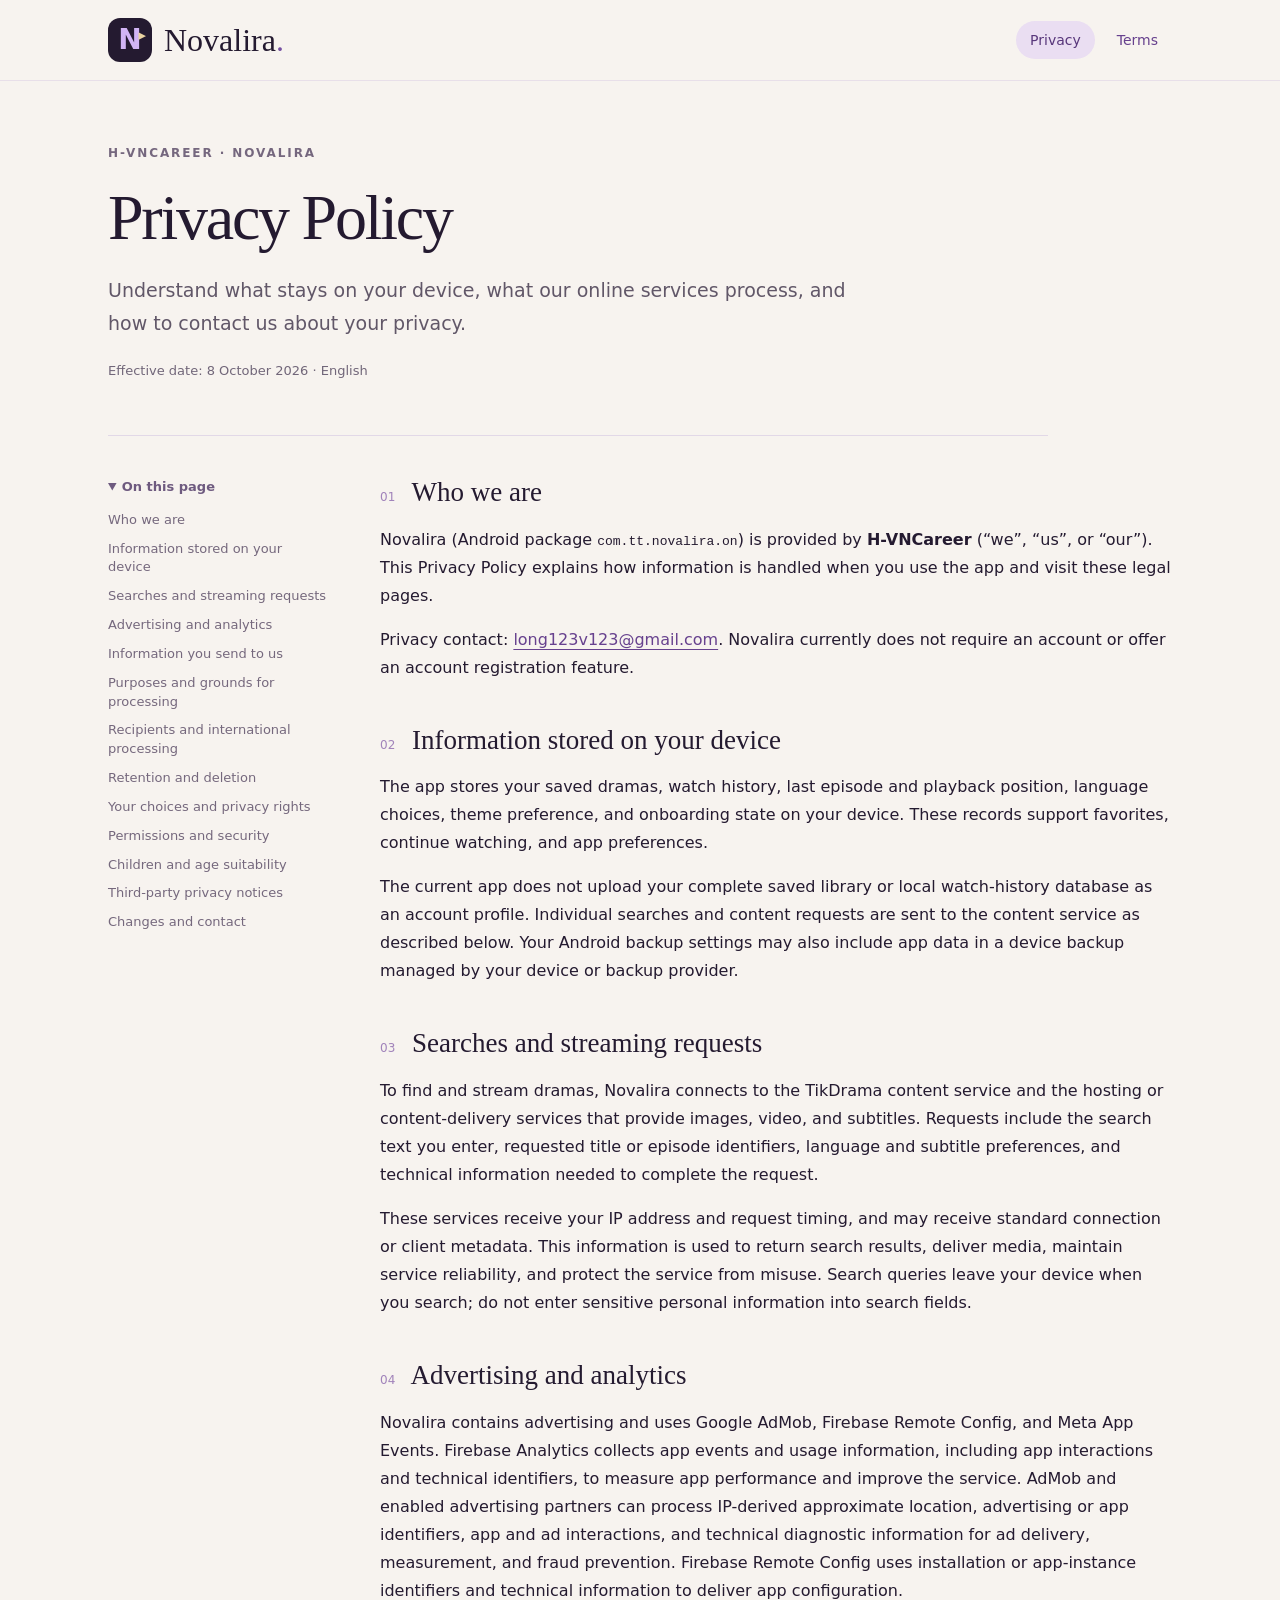
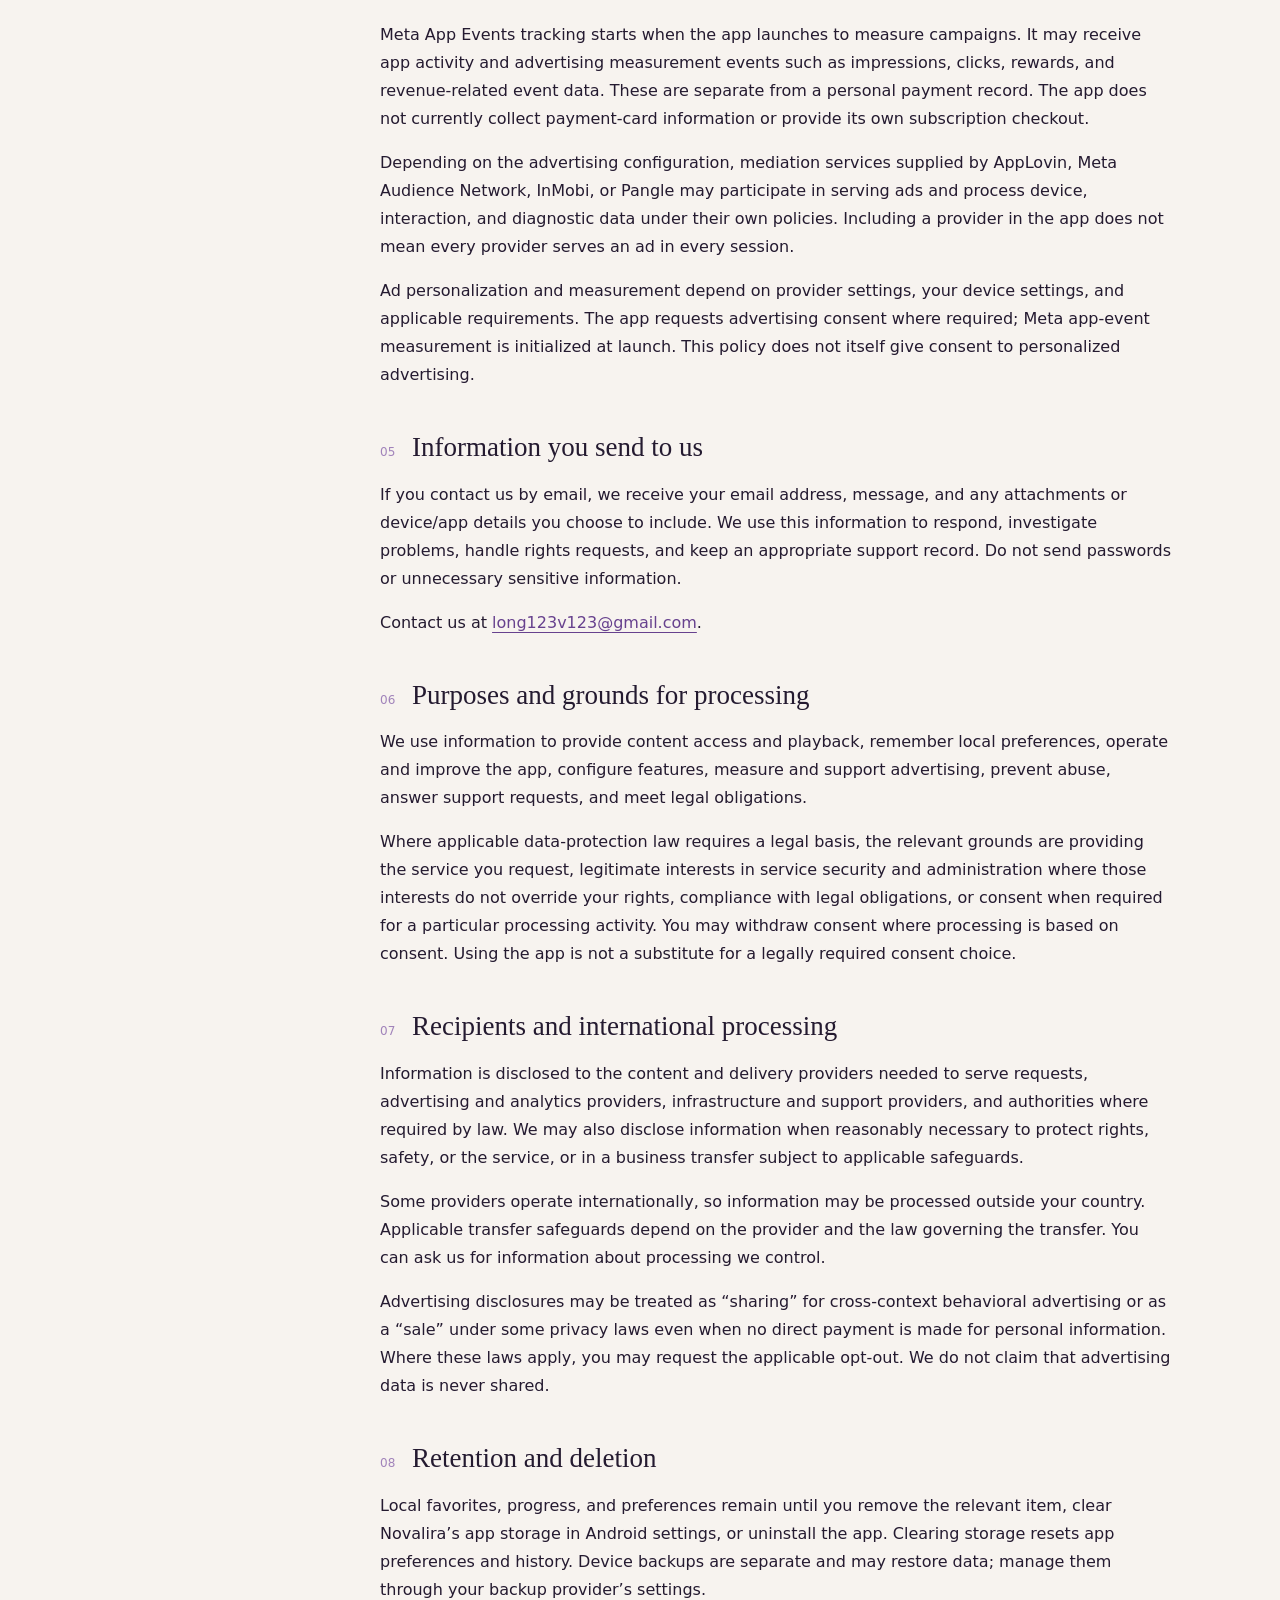
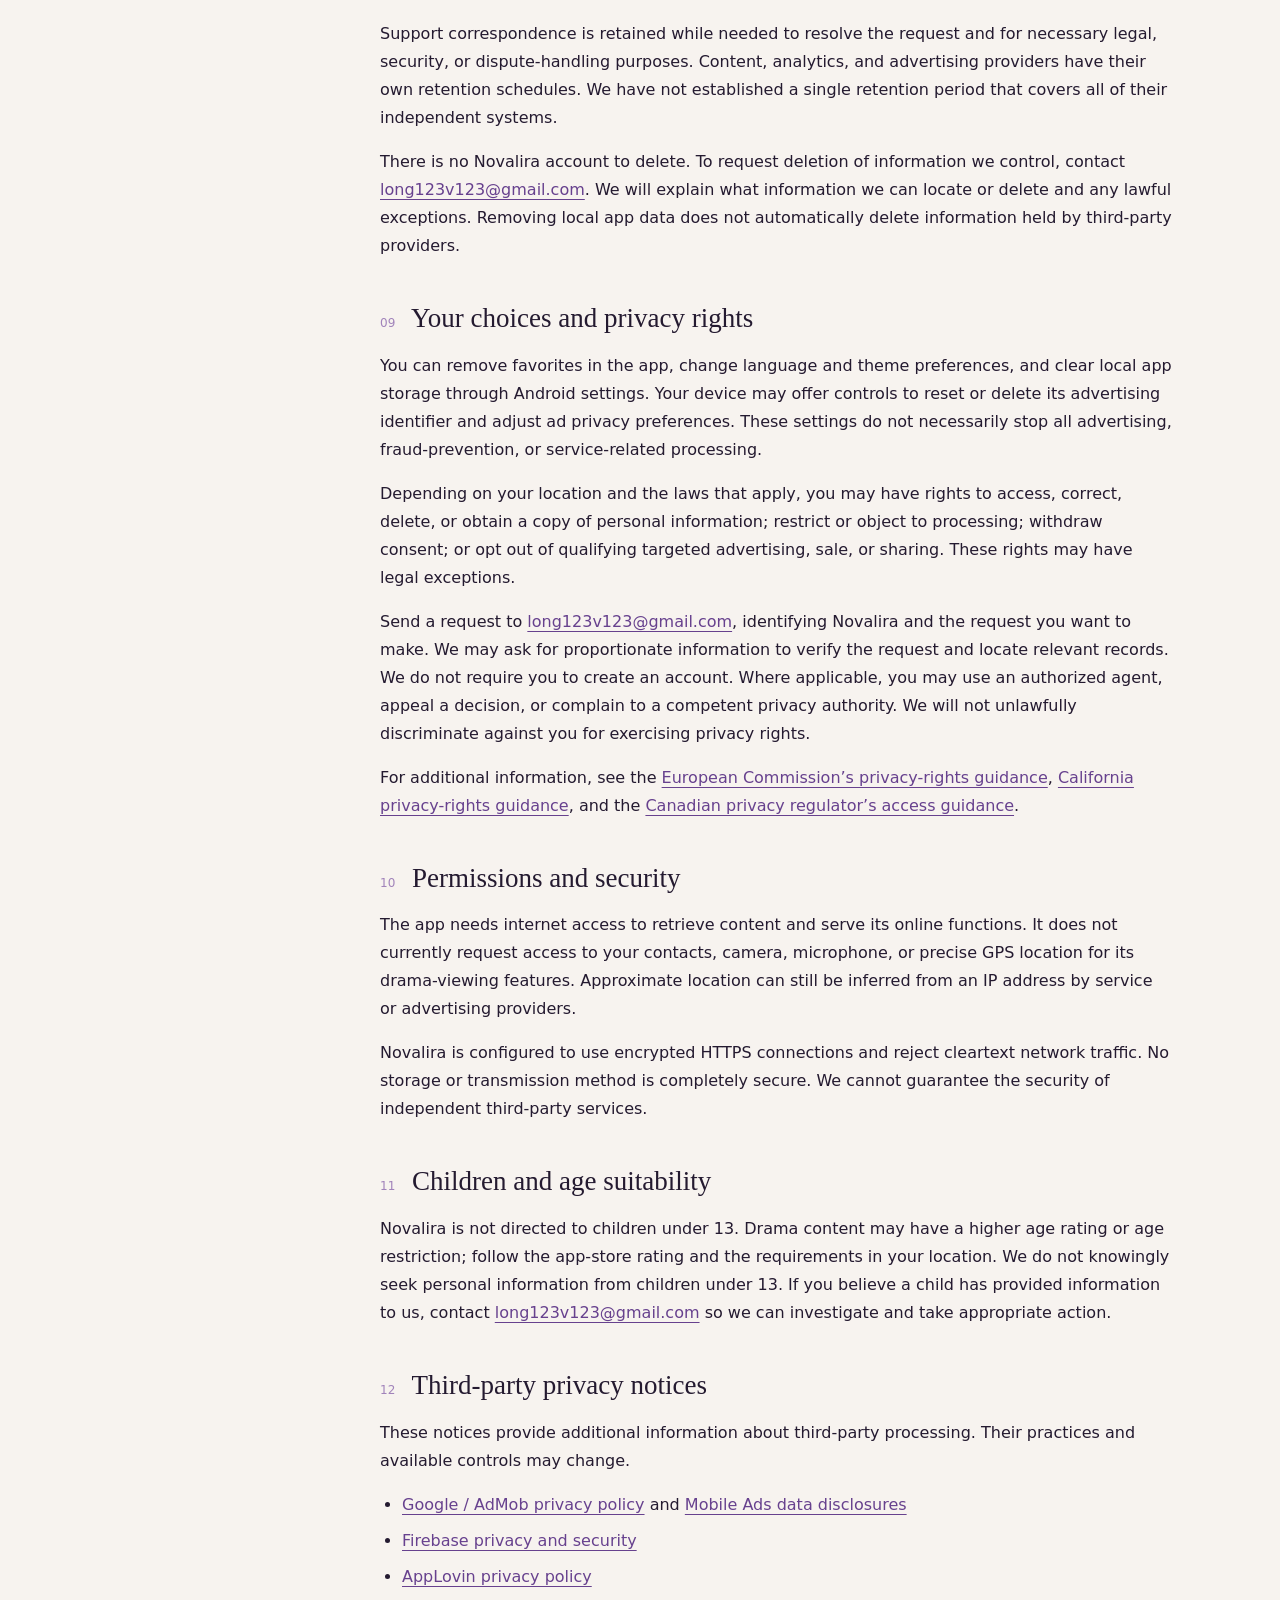
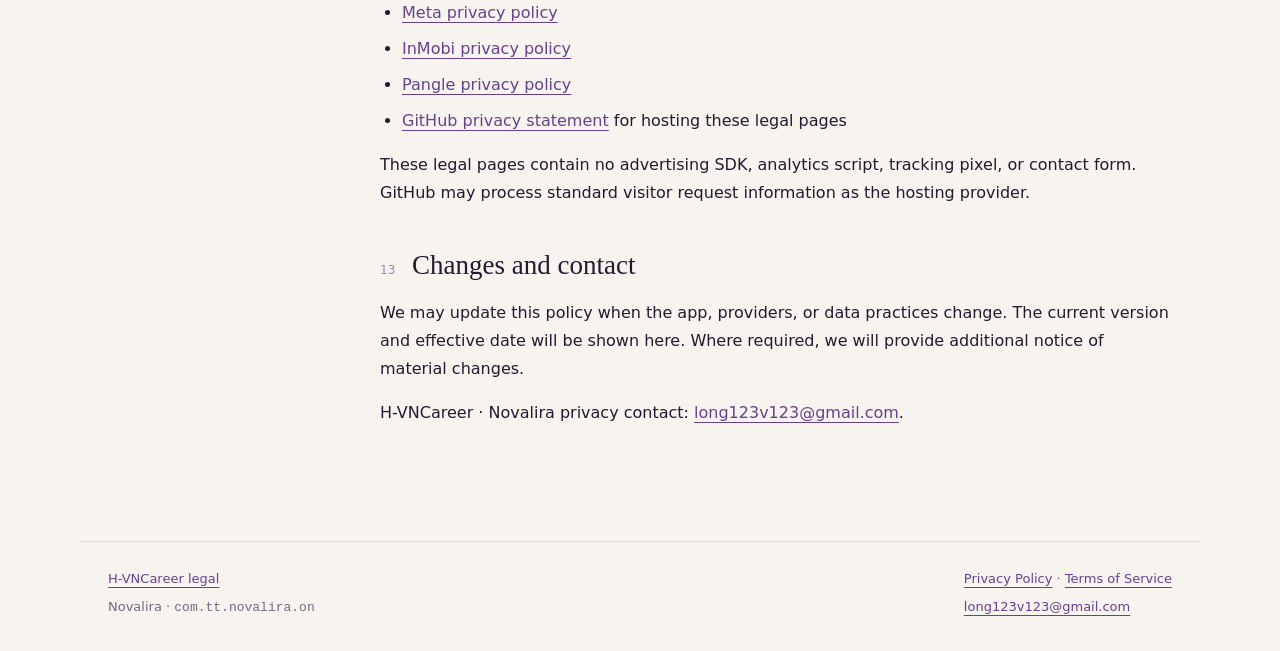
==== commit f1bd3465: "Update Novalira privacy disclosure for Firebase Analytics" ====
--- a/novalira/privacy.html
+++ b/novalira/privacy.html
@@ -1,5 +1,5 @@
 <!doctype html>
 <html lang="en"><head><meta charset="utf-8"><meta name="viewport" content="width=device-width,initial-scale=1"><meta name="description" content="Understand what stays on your device, what our online services process, and how to contact us about your privacy."><meta name="color-scheme" content="light"><title>Novalira — Privacy Policy</title><link rel="stylesheet" href="style.css"><link rel="canonical" href="https://hqa-tt.github.io/legal/novalira/privacy.html"></head><body>
 <a class="skip" href="#main">Skip to content</a><header><div class="header-inner"><a class="brand" href="index.html"><span class="mark" aria-hidden="true">N<span>▸</span></span>Novalira<span class="dot">.</span></a><nav aria-label="Legal pages"><a href="privacy.html" aria-current="page">Privacy</a><a href="terms.html" >Terms</a></nav></div></header>
-<main id="main"><div class="hero"><p class="eyebrow">H-VNCAREER · NOVALIRA</p><h1>Privacy Policy</h1><p class="intro">Understand what stays on your device, what our online services process, and how to contact us about your privacy.</p><p class="meta">Effective date: <time datetime="2026-10-04">4 October 2026</time> · English</p></div><div class="legal-layout"><aside><details open><summary>On this page</summary><nav aria-label="Table of contents"><a href="#operator">Who we are</a><a href="#device">Information stored on your device</a><a href="#content">Searches and streaming requests</a><a href="#ads">Advertising and analytics</a><a href="#support">Information you send to us</a><a href="#purposes">Purposes and grounds for processing</a><a href="#sharing">Recipients and international processing</a><a href="#retention">Retention and deletion</a><a href="#choices">Your choices and privacy rights</a><a href="#security">Permissions and security</a><a href="#children">Children and age suitability</a><a href="#providers">Third-party privacy notices</a><a href="#updates">Changes and contact</a></nav></details></aside><article><section id="operator"><h2><span>01</span> Who we are</h2><p>Novalira (Android package <code>com.tt.novalira.on</code>) is provided by <strong>H-VNCareer</strong> (“we”, “us”, or “our”). This Privacy Policy explains how information is handled when you use the app and visit these legal pages.</p><p>Privacy contact: <a href="mailto:long123v123@gmail.com">long123v123@gmail.com</a>. Novalira currently does not require an account or offer an account registration feature.</p></section><section id="device"><h2><span>02</span> Information stored on your device</h2><p>The app stores your saved dramas, watch history, last episode and playback position, language choices, theme preference, and onboarding state on your device. These records support favorites, continue watching, and app preferences.</p><p>The current app does not upload your complete saved library or local watch-history database as an account profile. Individual searches and content requests are sent to the content service as described below. Your Android backup settings may also include app data in a device backup managed by your device or backup provider.</p></section><section id="content"><h2><span>03</span> Searches and streaming requests</h2><p>To find and stream dramas, Novalira connects to the TikDrama content service and the hosting or content-delivery services that provide images, video, and subtitles. Requests include the search text you enter, requested title or episode identifiers, language and subtitle preferences, and technical information needed to complete the request.</p><p>These services receive your IP address and request timing, and may receive standard connection or client metadata. This information is used to return search results, deliver media, maintain service reliability, and protect the service from misuse. Search queries leave your device when you search; do not enter sensitive personal information into search fields.</p></section><section id="ads"><h2><span>04</span> Advertising and analytics</h2><p>Novalira contains advertising and uses Google AdMob, Firebase Remote Config, and Meta App Events. Firebase Analytics collection is disabled in the current app build. AdMob and enabled advertising partners can process IP-derived approximate location, advertising or app identifiers, app and ad interactions, and technical diagnostic information for ad delivery, measurement, and fraud prevention. Firebase Remote Config uses installation or app-instance identifiers and technical information to deliver app configuration.</p><p>Meta App Events tracking starts when the app launches to measure campaigns. It may receive app activity and advertising measurement events such as impressions, clicks, rewards, and revenue-related event data. These are separate from a personal payment record. The app does not currently collect payment-card information or provide its own subscription checkout.</p><p>Depending on the advertising configuration, mediation services supplied by AppLovin, Meta Audience Network, InMobi, or Pangle may participate in serving ads and process device, interaction, and diagnostic data under their own policies. Including a provider in the app does not mean every provider serves an ad in every session.</p><p>Ad personalization and measurement depend on provider settings, your device settings, and applicable requirements. The app requests advertising consent where required; Meta app-event measurement is initialized at launch. This policy does not itself give consent to personalized advertising.</p></section><section id="support"><h2><span>05</span> Information you send to us</h2><p>If you contact us by email, we receive your email address, message, and any attachments or device/app details you choose to include. We use this information to respond, investigate problems, handle rights requests, and keep an appropriate support record. Do not send passwords or unnecessary sensitive information.</p><p>Contact us at <a href="mailto:long123v123@gmail.com">long123v123@gmail.com</a>.</p></section><section id="purposes"><h2><span>06</span> Purposes and grounds for processing</h2><p>We use information to provide content access and playback, remember local preferences, operate and improve the app, configure features, measure and support advertising, prevent abuse, answer support requests, and meet legal obligations.</p><p>Where applicable data-protection law requires a legal basis, the relevant grounds are providing the service you request, legitimate interests in service security and administration where those interests do not override your rights, compliance with legal obligations, or consent when required for a particular processing activity. You may withdraw consent where processing is based on consent. Using the app is not a substitute for a legally required consent choice.</p></section><section id="sharing"><h2><span>07</span> Recipients and international processing</h2><p>Information is disclosed to the content and delivery providers needed to serve requests, advertising and analytics providers, infrastructure and support providers, and authorities where required by law. We may also disclose information when reasonably necessary to protect rights, safety, or the service, or in a business transfer subject to applicable safeguards.</p><p>Some providers operate internationally, so information may be processed outside your country. Applicable transfer safeguards depend on the provider and the law governing the transfer. You can ask us for information about processing we control.</p><p>Advertising disclosures may be treated as “sharing” for cross-context behavioral advertising or as a “sale” under some privacy laws even when no direct payment is made for personal information. Where these laws apply, you may request the applicable opt-out. We do not claim that advertising data is never shared.</p></section><section id="retention"><h2><span>08</span> Retention and deletion</h2><p>Local favorites, progress, and preferences remain until you remove the relevant item, clear Novalira’s app storage in Android settings, or uninstall the app. Clearing storage resets app preferences and history. Device backups are separate and may restore data; manage them through your backup provider’s settings.</p><p>Support correspondence is retained while needed to resolve the request and for necessary legal, security, or dispute-handling purposes. Content, analytics, and advertising providers have their own retention schedules. We have not established a single retention period that covers all of their independent systems.</p><p>There is no Novalira account to delete. To request deletion of information we control, contact <a href="mailto:long123v123@gmail.com">long123v123@gmail.com</a>. We will explain what information we can locate or delete and any lawful exceptions. Removing local app data does not automatically delete information held by third-party providers.</p></section><section id="choices"><h2><span>09</span> Your choices and privacy rights</h2><p>You can remove favorites in the app, change language and theme preferences, and clear local app storage through Android settings. Your device may offer controls to reset or delete its advertising identifier and adjust ad privacy preferences. These settings do not necessarily stop all advertising, fraud-prevention, or service-related processing.</p><p>Depending on your location and the laws that apply, you may have rights to access, correct, delete, or obtain a copy of personal information; restrict or object to processing; withdraw consent; or opt out of qualifying targeted advertising, sale, or sharing. These rights may have legal exceptions.</p><p>Send a request to <a href="mailto:long123v123@gmail.com">long123v123@gmail.com</a>, identifying Novalira and the request you want to make. We may ask for proportionate information to verify the request and locate relevant records. We do not require you to create an account. Where applicable, you may use an authorized agent, appeal a decision, or complain to a competent privacy authority. We will not unlawfully discriminate against you for exercising privacy rights.</p><p>For additional information, see the <a href="https://commission.europa.eu/law/law-topic/data-protection/information-individuals_en">European Commission’s privacy-rights guidance</a>, <a href="https://oag.ca.gov/privacy/ccpa">California privacy-rights guidance</a>, and the <a href="https://www.priv.gc.ca/en/privacy-topics/accessing-personal-information/api_bus/">Canadian privacy regulator’s access guidance</a>.</p></section><section id="security"><h2><span>10</span> Permissions and security</h2><p>The app needs internet access to retrieve content and serve its online functions. It does not currently request access to your contacts, camera, microphone, or precise GPS location for its drama-viewing features. Approximate location can still be inferred from an IP address by service or advertising providers.</p><p>Novalira is configured to use encrypted HTTPS connections and reject cleartext network traffic. No storage or transmission method is completely secure. We cannot guarantee the security of independent third-party services.</p></section><section id="children"><h2><span>11</span> Children and age suitability</h2><p>Novalira is not directed to children under 13. Drama content may have a higher age rating or age restriction; follow the app-store rating and the requirements in your location. We do not knowingly seek personal information from children under 13. If you believe a child has provided information to us, contact <a href="mailto:long123v123@gmail.com">long123v123@gmail.com</a> so we can investigate and take appropriate action.</p></section><section id="providers"><h2><span>12</span> Third-party privacy notices</h2><p>These notices provide additional information about third-party processing. Their practices and available controls may change.</p><ul><li><a href="https://policies.google.com/privacy">Google / AdMob privacy policy</a> and <a href="https://developers.google.com/admob/android/privacy/play-data-disclosure">Mobile Ads data disclosures</a></li><li><a href="https://firebase.google.com/support/privacy">Firebase privacy and security</a></li><li><a href="https://www.applovin.com/privacy/">AppLovin privacy policy</a></li><li><a href="https://www.facebook.com/privacy/policy/">Meta privacy policy</a></li><li><a href="https://www.inmobi.com/privacy-policy">InMobi privacy policy</a></li><li><a href="https://www.pangleglobal.com/privacy">Pangle privacy policy</a></li><li><a href="https://docs.github.com/en/site-policy/privacy-policies/github-general-privacy-statement">GitHub privacy statement</a> for hosting these legal pages</li></ul><p>These legal pages contain no advertising SDK, analytics script, tracking pixel, or contact form. GitHub may process standard visitor request information as the hosting provider.</p></section><section id="updates"><h2><span>13</span> Changes and contact</h2><p>We may update this policy when the app, providers, or data practices change. The current version and effective date will be shown here. Where required, we will provide additional notice of material changes.</p><p>H-VNCareer · Novalira privacy contact: <a href="mailto:long123v123@gmail.com">long123v123@gmail.com</a>.</p></section></article></div></main>
+<main id="main"><div class="hero"><p class="eyebrow">H-VNCAREER · NOVALIRA</p><h1>Privacy Policy</h1><p class="intro">Understand what stays on your device, what our online services process, and how to contact us about your privacy.</p><p class="meta">Effective date: <time datetime="2026-10-08">8 October 2026</time> · English</p></div><div class="legal-layout"><aside><details open><summary>On this page</summary><nav aria-label="Table of contents"><a href="#operator">Who we are</a><a href="#device">Information stored on your device</a><a href="#content">Searches and streaming requests</a><a href="#ads">Advertising and analytics</a><a href="#support">Information you send to us</a><a href="#purposes">Purposes and grounds for processing</a><a href="#sharing">Recipients and international processing</a><a href="#retention">Retention and deletion</a><a href="#choices">Your choices and privacy rights</a><a href="#security">Permissions and security</a><a href="#children">Children and age suitability</a><a href="#providers">Third-party privacy notices</a><a href="#updates">Changes and contact</a></nav></details></aside><article><section id="operator"><h2><span>01</span> Who we are</h2><p>Novalira (Android package <code>com.tt.novalira.on</code>) is provided by <strong>H-VNCareer</strong> (“we”, “us”, or “our”). This Privacy Policy explains how information is handled when you use the app and visit these legal pages.</p><p>Privacy contact: <a href="mailto:long123v123@gmail.com">long123v123@gmail.com</a>. Novalira currently does not require an account or offer an account registration feature.</p></section><section id="device"><h2><span>02</span> Information stored on your device</h2><p>The app stores your saved dramas, watch history, last episode and playback position, language choices, theme preference, and onboarding state on your device. These records support favorites, continue watching, and app preferences.</p><p>The current app does not upload your complete saved library or local watch-history database as an account profile. Individual searches and content requests are sent to the content service as described below. Your Android backup settings may also include app data in a device backup managed by your device or backup provider.</p></section><section id="content"><h2><span>03</span> Searches and streaming requests</h2><p>To find and stream dramas, Novalira connects to the TikDrama content service and the hosting or content-delivery services that provide images, video, and subtitles. Requests include the search text you enter, requested title or episode identifiers, language and subtitle preferences, and technical information needed to complete the request.</p><p>These services receive your IP address and request timing, and may receive standard connection or client metadata. This information is used to return search results, deliver media, maintain service reliability, and protect the service from misuse. Search queries leave your device when you search; do not enter sensitive personal information into search fields.</p></section><section id="ads"><h2><span>04</span> Advertising and analytics</h2><p>Novalira contains advertising and uses Google AdMob, Firebase Remote Config, and Meta App Events. Firebase Analytics collects app events and usage information, including app interactions and technical identifiers, to measure app performance and improve the service. AdMob and enabled advertising partners can process IP-derived approximate location, advertising or app identifiers, app and ad interactions, and technical diagnostic information for ad delivery, measurement, and fraud prevention. Firebase Remote Config uses installation or app-instance identifiers and technical information to deliver app configuration.</p><p>Meta App Events tracking starts when the app launches to measure campaigns. It may receive app activity and advertising measurement events such as impressions, clicks, rewards, and revenue-related event data. These are separate from a personal payment record. The app does not currently collect payment-card information or provide its own subscription checkout.</p><p>Depending on the advertising configuration, mediation services supplied by AppLovin, Meta Audience Network, InMobi, or Pangle may participate in serving ads and process device, interaction, and diagnostic data under their own policies. Including a provider in the app does not mean every provider serves an ad in every session.</p><p>Ad personalization and measurement depend on provider settings, your device settings, and applicable requirements. The app requests advertising consent where required; Meta app-event measurement is initialized at launch. This policy does not itself give consent to personalized advertising.</p></section><section id="support"><h2><span>05</span> Information you send to us</h2><p>If you contact us by email, we receive your email address, message, and any attachments or device/app details you choose to include. We use this information to respond, investigate problems, handle rights requests, and keep an appropriate support record. Do not send passwords or unnecessary sensitive information.</p><p>Contact us at <a href="mailto:long123v123@gmail.com">long123v123@gmail.com</a>.</p></section><section id="purposes"><h2><span>06</span> Purposes and grounds for processing</h2><p>We use information to provide content access and playback, remember local preferences, operate and improve the app, configure features, measure and support advertising, prevent abuse, answer support requests, and meet legal obligations.</p><p>Where applicable data-protection law requires a legal basis, the relevant grounds are providing the service you request, legitimate interests in service security and administration where those interests do not override your rights, compliance with legal obligations, or consent when required for a particular processing activity. You may withdraw consent where processing is based on consent. Using the app is not a substitute for a legally required consent choice.</p></section><section id="sharing"><h2><span>07</span> Recipients and international processing</h2><p>Information is disclosed to the content and delivery providers needed to serve requests, advertising and analytics providers, infrastructure and support providers, and authorities where required by law. We may also disclose information when reasonably necessary to protect rights, safety, or the service, or in a business transfer subject to applicable safeguards.</p><p>Some providers operate internationally, so information may be processed outside your country. Applicable transfer safeguards depend on the provider and the law governing the transfer. You can ask us for information about processing we control.</p><p>Advertising disclosures may be treated as “sharing” for cross-context behavioral advertising or as a “sale” under some privacy laws even when no direct payment is made for personal information. Where these laws apply, you may request the applicable opt-out. We do not claim that advertising data is never shared.</p></section><section id="retention"><h2><span>08</span> Retention and deletion</h2><p>Local favorites, progress, and preferences remain until you remove the relevant item, clear Novalira’s app storage in Android settings, or uninstall the app. Clearing storage resets app preferences and history. Device backups are separate and may restore data; manage them through your backup provider’s settings.</p><p>Support correspondence is retained while needed to resolve the request and for necessary legal, security, or dispute-handling purposes. Content, analytics, and advertising providers have their own retention schedules. We have not established a single retention period that covers all of their independent systems.</p><p>There is no Novalira account to delete. To request deletion of information we control, contact <a href="mailto:long123v123@gmail.com">long123v123@gmail.com</a>. We will explain what information we can locate or delete and any lawful exceptions. Removing local app data does not automatically delete information held by third-party providers.</p></section><section id="choices"><h2><span>09</span> Your choices and privacy rights</h2><p>You can remove favorites in the app, change language and theme preferences, and clear local app storage through Android settings. Your device may offer controls to reset or delete its advertising identifier and adjust ad privacy preferences. These settings do not necessarily stop all advertising, fraud-prevention, or service-related processing.</p><p>Depending on your location and the laws that apply, you may have rights to access, correct, delete, or obtain a copy of personal information; restrict or object to processing; withdraw consent; or opt out of qualifying targeted advertising, sale, or sharing. These rights may have legal exceptions.</p><p>Send a request to <a href="mailto:long123v123@gmail.com">long123v123@gmail.com</a>, identifying Novalira and the request you want to make. We may ask for proportionate information to verify the request and locate relevant records. We do not require you to create an account. Where applicable, you may use an authorized agent, appeal a decision, or complain to a competent privacy authority. We will not unlawfully discriminate against you for exercising privacy rights.</p><p>For additional information, see the <a href="https://commission.europa.eu/law/law-topic/data-protection/information-individuals_en">European Commission’s privacy-rights guidance</a>, <a href="https://oag.ca.gov/privacy/ccpa">California privacy-rights guidance</a>, and the <a href="https://www.priv.gc.ca/en/privacy-topics/accessing-personal-information/api_bus/">Canadian privacy regulator’s access guidance</a>.</p></section><section id="security"><h2><span>10</span> Permissions and security</h2><p>The app needs internet access to retrieve content and serve its online functions. It does not currently request access to your contacts, camera, microphone, or precise GPS location for its drama-viewing features. Approximate location can still be inferred from an IP address by service or advertising providers.</p><p>Novalira is configured to use encrypted HTTPS connections and reject cleartext network traffic. No storage or transmission method is completely secure. We cannot guarantee the security of independent third-party services.</p></section><section id="children"><h2><span>11</span> Children and age suitability</h2><p>Novalira is not directed to children under 13. Drama content may have a higher age rating or age restriction; follow the app-store rating and the requirements in your location. We do not knowingly seek personal information from children under 13. If you believe a child has provided information to us, contact <a href="mailto:long123v123@gmail.com">long123v123@gmail.com</a> so we can investigate and take appropriate action.</p></section><section id="providers"><h2><span>12</span> Third-party privacy notices</h2><p>These notices provide additional information about third-party processing. Their practices and available controls may change.</p><ul><li><a href="https://policies.google.com/privacy">Google / AdMob privacy policy</a> and <a href="https://developers.google.com/admob/android/privacy/play-data-disclosure">Mobile Ads data disclosures</a></li><li><a href="https://firebase.google.com/support/privacy">Firebase privacy and security</a></li><li><a href="https://www.applovin.com/privacy/">AppLovin privacy policy</a></li><li><a href="https://www.facebook.com/privacy/policy/">Meta privacy policy</a></li><li><a href="https://www.inmobi.com/privacy-policy">InMobi privacy policy</a></li><li><a href="https://www.pangleglobal.com/privacy">Pangle privacy policy</a></li><li><a href="https://docs.github.com/en/site-policy/privacy-policies/github-general-privacy-statement">GitHub privacy statement</a> for hosting these legal pages</li></ul><p>These legal pages contain no advertising SDK, analytics script, tracking pixel, or contact form. GitHub may process standard visitor request information as the hosting provider.</p></section><section id="updates"><h2><span>13</span> Changes and contact</h2><p>We may update this policy when the app, providers, or data practices change. The current version and effective date will be shown here. Where required, we will provide additional notice of material changes.</p><p>H-VNCareer · Novalira privacy contact: <a href="mailto:long123v123@gmail.com">long123v123@gmail.com</a>.</p></section></article></div></main>
 <footer><div><a href="../index.html">H-VNCareer legal</a><p>Novalira · <code>com.tt.novalira.on</code></p></div><div><a href="privacy.html">Privacy Policy</a> · <a href="terms.html">Terms of Service</a><p><a href="mailto:long123v123@gmail.com">long123v123@gmail.com</a></p></div></footer></body></html>
